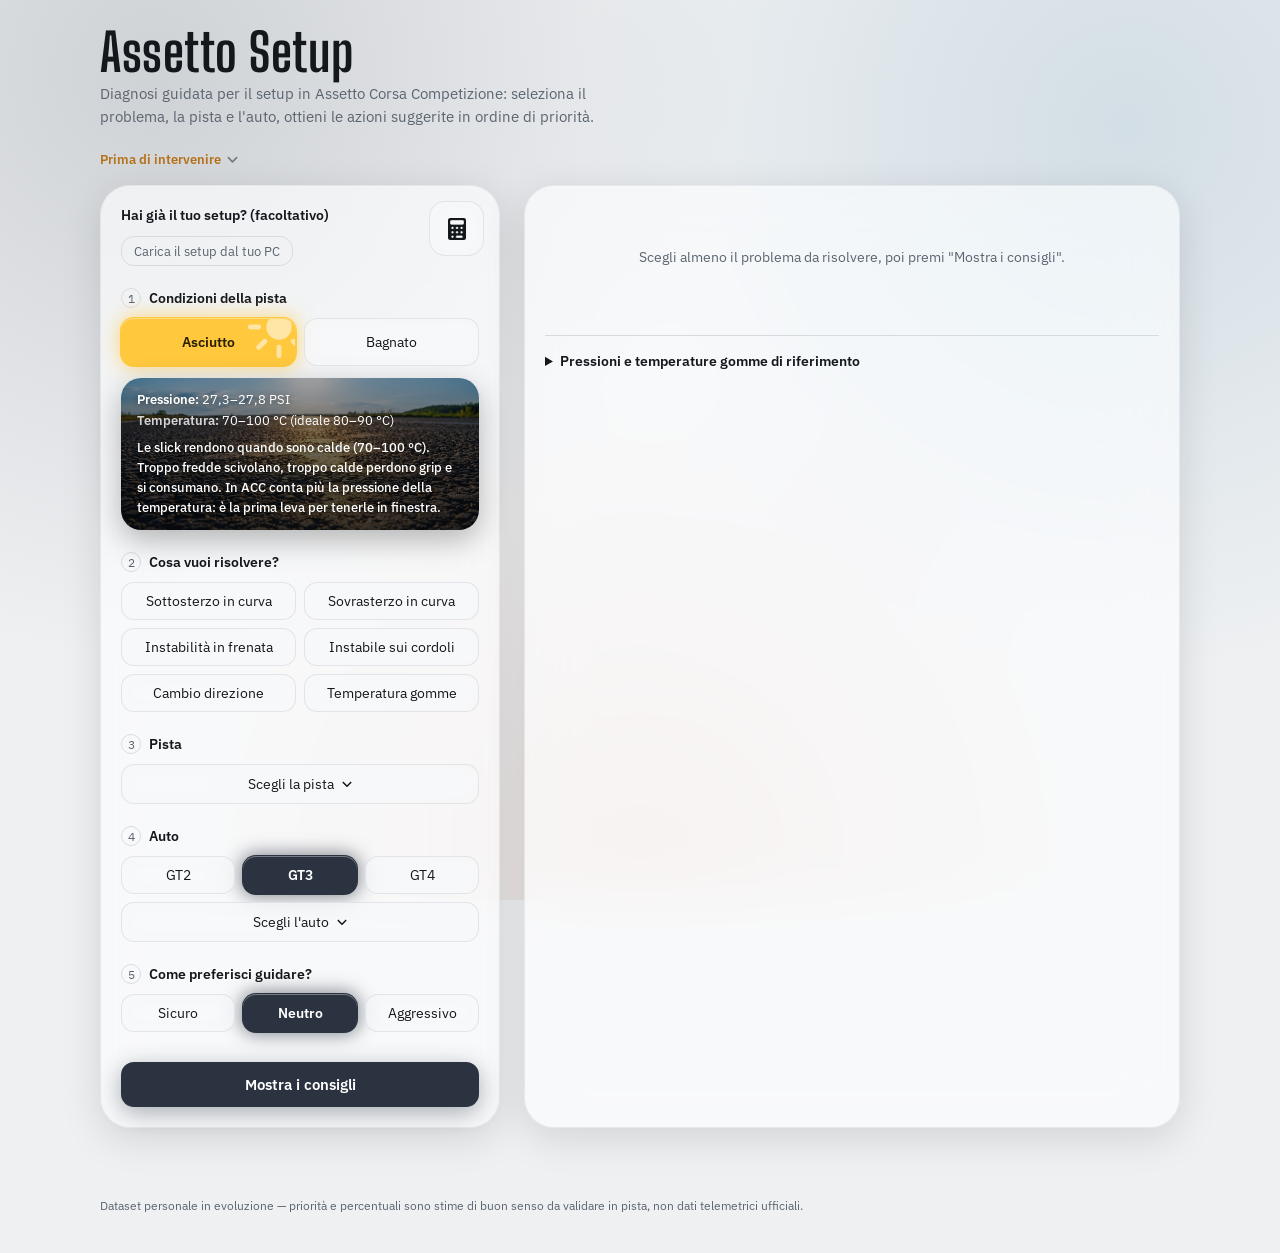
==== index.html @ 53e5b3b1 "fix layout e logica calcolatrice" ====
<!DOCTYPE html>
<html lang="it">
<head>
<meta charset="UTF-8">
<meta name="viewport" content="width=device-width, initial-scale=1, viewport-fit=cover">
<title>Assetto Setup — Assistente ACC</title>
<link rel="icon" href="data:image/svg+xml,<svg xmlns=%22http://www.w3.org/2000/svg%22 viewBox=%220 0 100 100%22><text y=%22.9em%22 font-size=%2290%22>🏁</text></svg>">
<link rel="preconnect" href="https://fonts.googleapis.com">
<link rel="preconnect" href="https://fonts.gstatic.com" crossorigin>
<link href="https://fonts.googleapis.com/css2?family=Big+Shoulders+Display:wght@600;700&family=IBM+Plex+Sans:wght@400;500;600&family=IBM+Plex+Mono:wght@400;500&family=Michroma&family=Sofia+Sans+Condensed:wght@500;600&display=swap" rel="stylesheet">
<link rel="stylesheet" href="style.css">
</head>
<body>

<header class="top">
  <h1>Assetto Setup</h1>
  <p>Diagnosi guidata per il setup in Assetto Corsa Competizione: seleziona il problema, la pista e l'auto, ottieni le azioni suggerite in ordine di priorità.</p>
</header>

<div class="principio-banner" id="principio-banner"></div>

<main>
  <section class="panel" id="selectors">
    <button type="button" class="calc-btn" id="calc-btn" aria-label="Apri il calcolatore carburante" aria-expanded="false" aria-controls="fuel-overlay"><span class="calc-ico" aria-hidden="true"></span></button>

    <div class="step setup-file-step">
      <div class="step-label"><span class="txt">Hai già il tuo setup? (facoltativo)</span></div>
      <div class="setup-carica">
        <button type="button" class="setup-azzera" id="setup-file-btn">Carica il setup dal tuo PC</button>
        <input type="file" id="setup-file" accept=".json,application/json" hidden>
        <span class="setup-esito" id="setup-esito"></span>
      </div>
    </div>

    <div class="step">
      <div class="step-label"><span class="step-num">1</span><span class="txt">Condizioni della pista</span></div>
      <div class="choices" id="condizioni-choices"></div>
      <div class="info-box condizioni-info" id="condizioni-info"></div>
    </div>

    <div class="step">
      <div class="step-label"><span class="step-num">2</span><span class="txt">Cosa vuoi risolvere?</span></div>
      <div class="choices" id="problema-choices"></div>
      <div class="info-box" id="carattere-naturale"></div>
    </div>

    <div class="step substep" id="fase-step">
      <div class="step-label"><span class="txt">In che fase della curva?</span></div>
      <div class="choices" id="fase-choices"></div>
    </div>

    <div class="step substep" id="sottocaso-step">
      <div class="step-label"><span class="txt" id="sottocaso-domanda">Quando si manifesta?</span></div>
      <div class="choices" id="sottocaso-choices"></div>
    </div>

    <div class="step substep" id="velocita-step">
      <div class="step-label"><span class="txt">Che tipo di curva? (facoltativo)</span></div>
      <div class="choices" id="velocita-choices"></div>
    </div>

    <div class="step substep" id="gomme-step">
      <div class="step-label"><span class="txt" id="gomme-step-label">Quali gomme? (tocca per selezionare)</span></div>
      <div class="choices" id="gomme-modalita-choices" style="margin-bottom:12px;"></div>
      <div class="wheel-grid" id="wheel-grid"></div>
    </div>

    <div class="step">
      <div class="step-label"><span class="step-num">3</span><span class="txt">Pista</span></div>
      <select class="field sel-pill" id="pista-select" aria-label="Cambia pista"></select>
      <span class="cambia-label" aria-hidden="true"><span class="cambia-testo">Cambia</span><svg viewBox="0 0 12 8" width="12" height="8" fill="none" stroke="currentColor" stroke-width="1.8" stroke-linecap="round" stroke-linejoin="round"><path d="M1.5 1.5 6 6l4.5-4.5"/></svg></span>
      <div class="info-box" id="pista-info"></div>
      <div class="pista-hint" id="pista-hint"></div>
    </div>

    <div class="step">
      <div class="step-label"><span class="step-num">4</span><span class="txt">Auto</span></div>
      <div class="choices" id="categoria-choices"></div>
      <select class="field sel-pill" id="auto-select" aria-label="Cambia auto"></select>
      <span class="cambia-label" aria-hidden="true"><span class="cambia-testo">Cambia</span><svg viewBox="0 0 12 8" width="12" height="8" fill="none" stroke="currentColor" stroke-width="1.8" stroke-linecap="round" stroke-linejoin="round"><path d="M1.5 1.5 6 6l4.5-4.5"/></svg></span>
      <div class="info-box" id="car-info"></div>
    </div>

    <div class="step">
      <div class="step-label"><span class="step-num">5</span><span class="txt">Come preferisci guidare?</span></div>
      <div class="choices" id="preferenza-choices"></div>
    </div>

    <button class="cta" id="show-btn">Mostra i consigli</button>
  </section>

  <section class="panel" id="results">
    <div class="results-empty" id="results-empty">Scegli almeno il problema da risolvere, poi premi "Mostra i consigli".</div>
    <div id="results-content" style="display:none;"></div>
    <div id="setup-panel" class="setup-panel" style="display:none;"></div>

    <details class="tyres">
      <summary>Pressioni e temperature gomme di riferimento</summary>
      <div class="tyre-grid" id="tyre-grid"></div>
    </details>

  </section>
</main>

<footer class="foot">Dataset personale in evoluzione — priorità e percentuali sono stime di buon senso da validare in pista, non dati telemetrici ufficiali.</footer>

<div class="fuel-overlay" id="fuel-overlay" hidden>
  <div class="fuel-fondo" id="fuel-fondo"></div>
  <div class="fuel-modal" id="fuel-modal" role="dialog" aria-modal="true" aria-labelledby="fuel-titolo">
    <div class="fuel-testa">
      <h2 id="fuel-titolo">Calcolatore carburante</h2>
      <button type="button" class="fuel-chiudi" id="fuel-chiudi" aria-label="Chiudi il calcolatore">
        <svg viewBox="0 0 12 12" width="12" height="12" fill="none" stroke="currentColor" stroke-width="1.8" stroke-linecap="round" aria-hidden="true"><path d="M2 2l8 8M10 2l-8 8"/></svg>
      </button>
    </div>
      <div class="fuel-campo">
        <span class="fuel-etichetta">Durata gara o numero di giri</span>
        <div class="fuel-riga">
          <div class="fuel-tempo" data-campo="durata">
            <input class="field fuel-box" data-k="h" maxlength="1" inputmode="numeric" autocomplete="off" placeholder="0" aria-label="Ore"><span class="fuel-unita">h</span>
            <input class="field fuel-box" data-k="m" maxlength="2" inputmode="numeric" autocomplete="off" placeholder="00" aria-label="Minuti"><span class="fuel-unita">min</span>
          </div>
          <span class="fuel-o">o</span>
          <div class="fuel-tempo" data-campo="giri">
            <input class="field fuel-box fuel-box-lungo" data-k="n" maxlength="3" inputmode="numeric" autocomplete="off" placeholder="0" aria-label="Numero di giri"><span class="fuel-unita">giri</span>
          </div>
        </div>
      </div>
      <div class="fuel-campo" id="fuel-campo-giro">
        <span class="fuel-etichetta">Tempo sul giro</span>
        <div class="fuel-tempo" data-campo="giro">
          <input class="field fuel-box" data-k="m" maxlength="1" inputmode="numeric" autocomplete="off" placeholder="1" aria-label="Minuti"><span class="fuel-unita">:</span>
          <input class="field fuel-box" data-k="s" maxlength="2" inputmode="numeric" autocomplete="off" placeholder="48" aria-label="Secondi"><span class="fuel-unita">.</span>
          <input class="field fuel-box fuel-box-lungo" data-k="d" maxlength="3" inputmode="numeric" autocomplete="off" placeholder="500" aria-label="Decimali dei secondi">
        </div>
      </div>
      <label class="fuel-campo">
        <span class="fuel-etichetta">Consumo per giro (litri)</span>
        <input class="field fuel-consumo" id="fuel-consumo" type="text" inputmode="decimal" autocomplete="off" placeholder="3.2">
      </label>
      <div class="fuel-out" id="fuel-out" aria-live="polite"></div>
  </div>
</div>

<script src="script.js"></script>
</body>
</html>
---- style.css ----
:root{
    /* ▼ COLORE DELLA LUCE: bagliore dei bottoni attivi, bottone "Mostra i consigli", bordo luminoso dei consigli.
       Cambia solo queste due righe per provare un altro colore (--luce-text = colore del testo sopra la luce). */
    --luce:var(--accent);
    --luce-text:var(--accent-text);
    --bg:#EEF0F2; --text:#14171C; --surface:#FFFFFF; --surface-2:#F5F6F8; --border:#D7DBE0;
    --accent:#2B3340; --accent-text:#FFFFFF; --ok:#1E6F5C; --amber:#B5721A; --understeer:#2A6F97; --oversteer:#B14B32; --muted:#5B6570;
     /* #1E6F5C */
    --radius:20px; --radius-sm:13px;
    --radius-scheda:30px;   /* raggio delle schede principali (i due pannelli con i bottoni e la finestra del calcolatore); gli altri riquadri usano --radius e --radius-sm */
    --slow:1.25; /* moltiplicatore dei tempi di tutte le animazioni */
    --font-display:'Big Shoulders Display','Arial Narrow',sans-serif;
    --font-body:'IBM Plex Sans',-apple-system,BlinkMacSystemFont,'Segoe UI',Roboto,sans-serif;
    --font-mono:'IBM Plex Mono','SFMono-Regular',Consolas,monospace;
    box-sizing:border-box;
    padding-top:env(safe-area-inset-top,0px);
    padding-bottom:env(safe-area-inset-bottom,0px);
  }
  @media (prefers-color-scheme: dark){
    :root:not([data-theme="light"]){
      --bg:#14171C; --text:#E8EAED; --surface:#1C2129; --surface-2:#20262E; --border:#2A3038;
      --accent:#DDE3EA; --accent-text:#0E1116; --ok:#35B58C; --amber:#E8A33D; --understeer:#6FB6E0; --oversteer:#E38560; --muted:#9AA3AD;
    }
  }
  :root[data-theme="dark"]{
    --bg:#14171C; --text:#E8EAED; --surface:#1C2129; --surface-2:#20262E; --border:#2A3038;
    --accent:#DDE3EA; --accent-text:#0E1116; --ok:#35B58C; --amber:#E8A33D; --understeer:#6FB6E0; --oversteer:#E38560; --muted:#9AA3AD;
  }
  /* icone stilizzate riusabili come maschera (colore dato da background-color) */
  :root{ --mask-sole:url("data:image/svg+xml,%3Csvg%20xmlns=%22http://www.w3.org/2000/svg%22%20viewBox=%220%200%2064%2064%22%3E%3Ccircle%20cx=%2232%22%20cy=%2232%22%20r=%2212%22/%3E%3Cg%20stroke=%22%23000%22%20stroke-width=%224.5%22%20stroke-linecap=%22round%22%3E%3Cpath%20d=%22M32%205v8M32%2051v8M5%2032h8M51%2032h8M12.9%2012.9l5.7%205.7M45.4%2045.4l5.7%205.7M51.1%2012.9l-5.7%205.7M12.9%2051.1l5.7-5.7%22/%3E%3C/g%3E%3C/svg%3E"); --mask-nuvola:url("data:image/svg+xml,%3Csvg%20xmlns=%22http://www.w3.org/2000/svg%22%20viewBox=%220%200%2064%2064%22%3E%3Cpath%20d=%22M19%2038a9%209%200%200%201%201-17.9A13%2013%200%200%201%2045%2022a8.5%208.5%200%200%201%201%2016Z%22/%3E%3Cpath%20d=%22M22%2044l-3%209M32%2044l-3%209M42%2044l-3%209%22%20stroke=%22%23000%22%20stroke-width=%223.5%22%20stroke-linecap=%22round%22%20fill=%22none%22/%3E%3C/svg%3E"); --mask-sole-termometro:url("data:image/svg+xml,%3Csvg%20xmlns=%22http://www.w3.org/2000/svg%22%20viewBox=%220%200%2064%2064%22%3E%3Cpath%20fill-rule=%22evenodd%22%20d=%22M32%2013a19%2019%200%201%200%200%2038a19%2019%200%201%200%200-38Z%20M28.2%2022a3.8%203.8%200%200%201%207.6%200V34a6.5%206.5%200%201%201-7.6%200Z%22/%3E%3Cpath%20fill=%22none%22%20stroke=%22%23000%22%20stroke-width=%224.5%22%20stroke-linecap=%22round%22%20d=%22M32%203v6M32%2055v6M3%2032h6M55%2032h6M11.5%2011.5l4.2%204.2M48.3%2048.3l4.2%204.2M52.5%2011.5l-4.2%204.2M15.7%2048.3l-4.2%204.2%22/%3E%3Cpath%20d=%22M32%2035.7a3.6%203.6%200%201%200%200%207.2a3.6%203.6%200%201%200%200-7.2Z%22/%3E%3Cpath%20fill=%22none%22%20stroke=%22%23000%22%20stroke-width=%223.6%22%20stroke-linecap=%22round%22%20d=%22M32%2039.3V31.5%22/%3E%3C/svg%3E"); --mask-auto-scivola:url("data:image/svg+xml,%3Csvg%20xmlns=%22http://www.w3.org/2000/svg%22%20viewBox=%220%200%2064%2064%22%3E%3Cpath%20fill-rule=%22evenodd%22%20d=%22M21%209H43L50%2026H14ZM24.2%2013H39.8L44.3%2022.5H19.7Z%22/%3E%3Cpath%20fill-rule=%22evenodd%22%20d=%22M13%2024H51a5%205%200%200%201%205%205V36a5%205%200%200%201-5%205H13a5%205%200%200%201-5-5V29a5%205%200%200%201%205-5Z%20M17%2029.6a2.6%202.6%200%201%200%200%205.2a2.6%202.6%200%201%200%200-5.2Z%20M47%2029.6a2.6%202.6%200%201%200%200%205.2a2.6%202.6%200%201%200%200-5.2Z%22/%3E%3Cpath%20d=%22M12%2039h8v6.5a2%202%200%200%201-2%202h-4a2%202%200%200%201-2-2Z%20M44%2039h8v6.5a2%202%200%200%201-2%202h-4a2%202%200%200%201-2-2Z%22/%3E%3Cg%20fill=%22none%22%20stroke=%22%23000%22%20stroke-width=%223.8%22%20stroke-linecap=%22round%22%20stroke-linejoin=%22round%22%3E%3Cpath%20d=%22M22.0%2049.8%20L23.11%2050.42%20L24.12%2051.04%20L24.91%2051.66%20L25.42%2052.28%20L25.6%2052.9%20L25.42%2053.52%20L24.91%2054.14%20L24.12%2054.76%20L23.11%2055.38%20L22.0%2056.0%20L20.89%2056.62%20L19.88%2057.24%20L19.09%2057.86%20L18.58%2058.48%20L18.4%2059.1%20L18.58%2059.72%20L19.09%2060.34%20L19.88%2060.96%20L20.89%2061.58%20L22.0%2062.2%22/%3E%3Cpath%20d=%22M42.0%2049.8%20L43.11%2050.42%20L44.12%2051.04%20L44.91%2051.66%20L45.42%2052.28%20L45.6%2052.9%20L45.42%2053.52%20L44.91%2054.14%20L44.12%2054.76%20L43.11%2055.38%20L42.0%2056.0%20L40.89%2056.62%20L39.88%2057.24%20L39.09%2057.86%20L38.58%2058.48%20L38.4%2059.1%20L38.58%2059.72%20L39.09%2060.34%20L39.88%2060.96%20L40.89%2061.58%20L42.0%2062.2%22/%3E%3C/g%3E%3C/svg%3E"); }
  *{box-sizing:border-box;}
  html{scroll-padding-top:env(safe-area-inset-top,0px);}
  html,body{height:100%;}
  body{
    margin:0; color:var(--text); font-family:var(--font-body);
    -webkit-font-smoothing:antialiased;
    background:
      radial-gradient(circle at 12% 8%, color-mix(in srgb, var(--accent) 16%, transparent), transparent 42%),
      radial-gradient(circle at 88% 14%, color-mix(in srgb, var(--understeer) 14%, transparent), transparent 40%),
      radial-gradient(circle at 50% 95%, color-mix(in srgb, var(--oversteer) 10%, transparent), transparent 45%),
      var(--bg);
    background-attachment:fixed;
  }
  a{color:var(--accent);}
  header.top{
    padding:28px 20px 20px; max-width:1120px; margin:0 auto;
  }
  header.top h1{
    font-family:var(--font-display); font-weight:700; font-size:clamp(32px,5vw,52px);
    letter-spacing:0.01em; margin:0 0 6px; line-height:0.95;
  }
  header.top p{
    margin:0; color:var(--muted); font-size:15px; max-width:60ch; line-height:1.5;
  }
  /* "Prima di intervenire": solo una riga di testo con la freccetta (nessun riquadro), il testo si apre con un clic */
  .principio-banner{
    max-width:1120px; margin:0 auto 14px; padding:0 20px;
  }
  .principio-banner .inner{ font-size:12.5px; line-height:1.5; color:var(--muted); }
  .principio-testa{ display:inline-flex; align-items:center; gap:6px; padding:2px 0; border:none; background:none; cursor:pointer; color:var(--muted); font:inherit; text-align:left; }
  .principio-testa b{ font-weight:600; color:var(--amber); }   /* il giallo che aveva il titolo nel vecchio riquadro */
  .principio-testa svg{ flex:none; opacity:.8; transition:transform calc(.3s * var(--slow)) ease; }
  .principio-banner.aperto .principio-testa svg{ transform:rotate(180deg); }
  .principio-corpo{ display:grid; grid-template-rows:0fr; opacity:0; transition:grid-template-rows calc(.4s * var(--slow)) cubic-bezier(.22,1,.36,1), opacity calc(.3s * var(--slow)) ease; }
  .principio-banner.aperto .principio-corpo{ grid-template-rows:1fr; opacity:1; }
  .principio-corpo-in{ min-height:0; overflow:hidden; }
  .principio-corpo-in p{ margin:4px 0 0; max-width:90ch; }
  main{
    max-width:1120px; margin:0 auto; padding:0 20px 60px;
    display:grid; grid-template-columns:400px 1fr; gap:24px;
  }
  @media (max-width:860px){
    main{grid-template-columns:1fr;}
  }
  /* telefono: margini laterali ridotti e schede con la foto (condizioni, pista, auto) un po' più larghe del pannello */
  @media (max-width:600px){
    header.top, .principio-banner, body footer.foot{ padding-left:18px; padding-right:18px; }
    main{ padding-left:18px; padding-right:18px; }
    main section.panel{ padding:20px 18px; }
  }
  section.panel{
    background:color-mix(in srgb, var(--surface) 62%, transparent);
    -webkit-backdrop-filter:blur(28px) saturate(160%); backdrop-filter:blur(28px) saturate(160%);
    border:1px solid color-mix(in srgb, var(--border) 55%, transparent); border-radius:var(--radius-scheda);
    box-shadow:0 10px 40px rgba(0,0,0,.12), inset 0 1px 0 color-mix(in srgb, white 20%, transparent);
    padding:20px;
  }
  .step{ margin-bottom:22px; }
  .step:last-of-type{ margin-bottom:0; }
  .step-label{
    display:flex; align-items:baseline; gap:8px; margin-bottom:10px;
  }
  .step-num{
    font-family:var(--font-mono); font-size:12px; color:var(--muted); border:1px solid var(--border);
    border-radius:50%; width:20px; height:20px; display:inline-flex; align-items:center; justify-content:center;
    flex:none;
  }
  .step-label span.txt{ font-size:14px; font-weight:600; }
  .substep .step-label{ margin-bottom:8px; }
  .substep .step-label span.txt{ font-size:12.5px; font-weight:500; color:var(--muted); }   /* domande dei livelli sotto il problema (senza numero): più leggere */
  .choices{ display:flex; flex-wrap:wrap; gap:8px; margin-bottom:8px; position:relative; }
  /* layout simmetrico (prova): i bottoni di ogni scelta stanno in colonne di uguale larghezza, testo centrato, invece di una riga che va a capo da sinistra */
  .choices{ display:grid; grid-template-columns:repeat(var(--col, 2), minmax(0, 1fr)); }
  .choices .choice-btn{ text-align:center; }
  #fase-choices, #categoria-choices, #preferenza-choices{ --col:3; }
  .choice-btn{
    font-family:var(--font-body); font-size:13.5px; padding:9px 13px; border-radius:var(--radius-sm);
    border:1px solid color-mix(in srgb, var(--border) 70%, transparent);
    background:color-mix(in srgb, var(--surface-2) 65%, transparent);
    -webkit-backdrop-filter:blur(10px); backdrop-filter:blur(10px);
    color:var(--text); cursor:pointer;
    position:relative; z-index:1;
    transition:transform calc(.12s * var(--slow)) ease, border-color calc(.15s * var(--slow)) ease,
               background calc(.15s * var(--slow)) ease, color calc(.3s * var(--slow)) ease;
  }
  .choice-btn:hover{ border-color:var(--accent); }
  .choice-btn:active{ transform:scale(.95); }
  /* il riempimento e la luce del bottone attivo sono dati da .choice-glow, che scivola da un bottone all'altro */
  .choice-btn.active{
    background:transparent; color:var(--luce-text); border-color:transparent; font-weight:600;
    -webkit-backdrop-filter:none; backdrop-filter:none;
  }
  .choice-glow{
    position:absolute; left:0; top:0; width:0; height:0; z-index:0; pointer-events:none; opacity:0;
    border-radius:var(--radius-sm); background-color:var(--glow-c, var(--luce));
    box-shadow:0 0 0 1px var(--glow-c, var(--luce)), 0 0 18px 3px color-mix(in srgb, var(--glow-c, var(--luce)) 55%, transparent),
               inset 0 1px 0 color-mix(in srgb, white 35%, transparent);
    transition:left calc(.5s * var(--slow)) cubic-bezier(.34,1.3,.5,1),
               top calc(.5s * var(--slow)) cubic-bezier(.34,1.3,.5,1),
               width calc(.62s * var(--slow)) cubic-bezier(.22,1,.36,1),
               height calc(.5s * var(--slow)) cubic-bezier(.22,1,.36,1),
               background-color calc(.5s * var(--slow)) ease, box-shadow calc(.5s * var(--slow)) ease,
               opacity calc(.3s * var(--slow)) ease;
  }
  .choice-glow.on{ opacity:1; }
  .choice-glow.no-anim{ transition:none; }
  select.field{
    width:100%; font-family:var(--font-body); font-size:14px; padding:10px 12px; border-radius:var(--radius-sm);
    border:1px solid color-mix(in srgb, var(--border) 70%, transparent);
    background:color-mix(in srgb, var(--surface-2) 65%, transparent);
    -webkit-backdrop-filter:blur(10px); backdrop-filter:blur(10px);
    color:var(--text);
  }
  /* tendina di pista/auto: il testo della <select> è nascosto e al suo posto c'è sempre la pillola .cambia-label (vetro + testo + freccetta).
     Senza scheda la pillola è larga quanto il campo ("Scegli la pista" o il nome scelto); con la scheda (.in-scheda) si restringe, sale sulla
     foto e dice "Cambia". Il passaggio tra i due stati lo anima aggiornaPillola() in script.js. */
  select.field.sel-pill{
    display:block; position:relative; z-index:3; height:40px; margin-bottom:-40px; padding:0 14px; border:none; background:transparent;
    -webkit-backdrop-filter:none; backdrop-filter:none; color:transparent; -webkit-appearance:none; appearance:none; cursor:pointer;
  }
  select.field.sel-pill:focus, select.field.sel-pill:focus-visible{ outline:none; box-shadow:none; }   /* il segno di focus sta sulla pillola (con il bordo stondato il riquadro nativo era brutto) */
  select.field.sel-pill option, select.field.sel-pill optgroup{ color:CanvasText; background:Canvas; }
  .cambia-label{
    display:flex; align-items:center; justify-content:center; gap:8px; position:relative; z-index:4; pointer-events:none;
    width:100%; height:40px; padding:0 14px; border-radius:var(--radius-sm); overflow:hidden; white-space:nowrap;
    font-family:var(--font-body); font-size:14px; color:var(--text);
    border:1px solid color-mix(in srgb, var(--border) 70%, transparent);
    background:color-mix(in srgb, var(--surface-2) 65%, transparent);
    -webkit-backdrop-filter:blur(10px); backdrop-filter:blur(10px);
    transition:background calc(.2s * var(--slow)) ease, border-color calc(.2s * var(--slow)) ease, color calc(.2s * var(--slow)) ease, border-radius calc(.3s * var(--slow)) ease;
  }
  .cambia-label svg{ width:10px; height:7px; flex:none; }
  .cambia-testo{ overflow:hidden; text-overflow:ellipsis; }
  select.field.sel-pill:hover ~ .cambia-label, select.field.sel-pill:focus ~ .cambia-label{ border-color:color-mix(in srgb, var(--border) 100%, var(--text) 25%); }
  /* con la scheda sotto: la tendina è la prima riga della scheda (la scheda ha più spazio in alto) e la pillola sta sulla foto */
  select.field.in-scheda{ --h-sel:46px; height:var(--h-sel); margin-bottom:calc(-1 * var(--h-sel)); border-radius:var(--radius) var(--radius) 0 0; color-scheme:dark; }
  select.field.in-scheda option, select.field.in-scheda optgroup{ color:#fff; background:#14171c; }
  select.field.in-scheda ~ .cambia-label{
    width:fit-content; height:28px; margin:9px auto -37px; padding:0 12px; border-radius:14px; gap:7px;
    background:rgba(255, 255, 255, 0.03); border:1px solid rgba(255,255,255,.18);
    -webkit-backdrop-filter:blur(8px); backdrop-filter:blur(8px);
    color:#fff; font-size:12px; font-weight:600; letter-spacing:.02em; text-shadow:0 1px 4px rgba(0,0,0,.45);
  }
  select.field.in-scheda:hover ~ .cambia-label, select.field.in-scheda:focus ~ .cambia-label{ background:rgba(255,255,255,.18); border-color:rgba(255,255,255,.32); }
  select.field.in-scheda ~ .info-box.pista-foto{ margin-top:0; }
  select.field.in-scheda ~ .info-box.pista-foto .pista-card{ padding-top:calc(18px + 46px); }
  .info-box{
    margin-top:10px; padding:10px 12px; border-radius:var(--radius-sm);
    background:color-mix(in srgb, var(--surface-2) 55%, transparent);
    -webkit-backdrop-filter:blur(14px); backdrop-filter:blur(14px);
    border:1px solid color-mix(in srgb, var(--border) 60%, transparent); font-size:12.5px; line-height:1.5; color:var(--muted); display:none;
    position:relative; overflow:hidden;
  }
  .info-box.visible{ display:block; }
  /* vista personalizzata della pista: l'immagine prende il posto del riquadro di testo */
  .info-box.pista-foto{ padding:0; background:none; border:none; -webkit-backdrop-filter:none; backdrop-filter:none; overflow:visible; }
  /* scheda della pista: foto di sfondo + bandiera, tracciato, titolo, attributi e testi (stile della grafica di Monza) */
  .pista-card{
    position:relative; overflow:hidden; border-radius:var(--radius); padding:18px 18px 16px; color:#fff;
    background:linear-gradient(180deg, rgba(8,10,14,calc(.30 + var(--scuro, 0))), rgba(8,10,14,calc(.66 + var(--scuro, 0)))), var(--pista-sfondo) var(--pista-pos, center)/var(--pista-zoom, cover);
    box-shadow:0 10px 30px rgba(0,0,0,.28);
    display:grid; grid-template-columns:minmax(0,1fr) minmax(0,1.05fr); column-gap:16px; row-gap:6px;
    grid-template-areas:"bandiera tracciato" "titolo titolo" "attributi attributi" "nota nota" "hint hint";
    text-shadow:0 1px 3px rgba(0,0,0,.55), 0 2px 12px rgba(0,0,0,.7);
    container-type:inline-size;   /* serve a dimensionare il titolo in base alla larghezza della scheda (unità cqw) */
  }
  /* scheda dell'auto: il logo della marca, bianco, occupa il posto del tracciato */
  .pc-logo{ grid-area:tracciato; justify-self:end; width:calc(88px * var(--logo-scala, 1)); height:calc(72px * var(--logo-scala, 1)); max-height:104px; background:#fff; opacity:.92; -webkit-mask:var(--logo-marca) right top/contain no-repeat; mask:var(--logo-marca) right top/contain no-repeat; filter:drop-shadow(0 2px 8px rgba(0,0,0,.45)); }
  .pc-bandiera{ grid-area:bandiera; width:64px; height:44px; border-radius:11px; box-shadow:0 4px 14px rgba(0,0,0,.35); text-shadow:none; }
  /* il tracciato sta sempre in un riquadro massimo di 170x104 px (anche se la pista è quadrata), allineato in alto a destra */
  .pc-tracciato{ grid-area:tracciato; width:100%; max-width:170px; height:auto; max-height:104px; object-fit:contain; object-position:right top; justify-self:end; filter:drop-shadow(0 2px 8px rgba(0,0,0,.45)); }
  .pc-titolo{
    grid-area:titolo; align-self:end; margin:14px 0 0 5px; font-family:'Michroma','Big Shoulders Display',sans-serif;
    font-weight:400; font-size:20px; font-size:min(23px, calc(100cqw / (var(--n, 6) * 1.05))); line-height:1.05; letter-spacing:.04em; text-transform:uppercase;
  }
  /* attributi (aero, curve, superficie…): ognuno nella sua pillola di vetro, stile del riquadro "Per questa pista" */
  .pc-attributi{ grid-area:attributi; justify-self:start; list-style:none; margin:6px 0 0; padding:0; display:flex; flex-wrap:wrap; gap:6px; }
  .pc-attributi li{
    padding:1px 12px; border-radius:999px; background:rgba(255,255,255,.1); border:1px solid rgba(255,255,255,.28);
    -webkit-backdrop-filter:blur(10px); backdrop-filter:blur(10px); box-shadow:inset 0 1px 0 rgba(255,255,255,.14);
    font-family:'Sofia Sans Condensed', var(--font-display), sans-serif; font-weight:600; font-size:15px; letter-spacing:.01em; line-height:1.3; text-shadow:none;
  }
  .pc-k{ opacity:.78; }
  /* tutte le pillole: testo centrato in verticale (flex); quelle con l'icona hanno più aria sopra e sotto e le altre della riga si allungano alla stessa altezza */
  .pc-attributi li{ display:flex; align-items:center; gap:.28em; }
  .pc-attributi li.pc-con-icona{ gap:5px; padding-block:3px; }
  .pc-k-icona{ display:block; line-height:0; }
  .pc-k-icona svg{ display:block; }
  /* posizione del motore: la pillola con il simbolo del motore si clicca e apre una pillola più grande con la sagoma dell'auto; il simbolo vola sul punto del motore */
  .pc-attr-wrap{ grid-area:attributi; justify-self:start; position:relative; display:flex; flex-direction:column; align-items:flex-start; }
  .pc-attr-wrap .pc-attributi{ grid-area:auto; }
  .pc-motore-btn{ cursor:pointer; transition:background calc(.2s * var(--slow)) ease, border-color calc(.2s * var(--slow)) ease; }
  .pc-motore-btn:hover, .pc-motore-btn.aperto{ background:rgba(255,255,255,.18) !important; border-color:rgba(255,255,255,.42) !important; }
  .pc-motore-btn:focus-visible{ outline:2px solid rgba(255,255,255,.7); outline-offset:2px; }
  .pc-motore-btn .pc-freccia{ flex:none; margin-left:2px; opacity:.8; transition:transform calc(.3s * var(--slow)) ease; }
  .pc-motore-btn.aperto .pc-freccia{ transform:rotate(180deg); }
  .pc-ico-motore.volato{ opacity:0; }
  .pc-motore-pan{ display:grid; grid-template-rows:0fr; opacity:0; transition:grid-template-rows calc(.55s * var(--slow)) cubic-bezier(.22,1,.36,1), opacity calc(.3s * var(--slow)) ease; }
  .pc-motore-pan.aperto{ grid-template-rows:1fr; opacity:1; }
  .pc-motore-pan-in{ min-height:0; overflow:hidden; }
  .pc-motore-box{
    margin-top:6px; padding:8px 20px 7px; border-radius:22px; display:flex; flex-direction:column; align-items:center; gap:3px;
    background:rgba(255,255,255,.1); border:1px solid rgba(255,255,255,.28); -webkit-backdrop-filter:blur(10px); backdrop-filter:blur(10px);
    box-shadow:inset 0 1px 0 rgba(255,255,255,.14);
  }
  .pc-motore-car{ position:relative; width:134px; height:37px; }
  .pc-sagoma{ position:absolute; inset:0; background-color:#fff; opacity:.9; -webkit-mask:url('assets/maschere/sagoma-auto.png') center / 100% 100% no-repeat; mask:url('assets/maschere/sagoma-auto.png') center / 100% 100% no-repeat; }
  .pc-motore-target{ position:absolute; width:0; height:0; }
  .pc-motore-txt{ font-family:'Sofia Sans Condensed', var(--font-display), sans-serif; font-weight:600; font-size:14px; letter-spacing:.01em; text-shadow:none; opacity:.9; }
  .pc-motore-vola{ position:absolute; left:0; top:0; width:22px; height:20px; line-height:0; color:#fff; z-index:2; pointer-events:none; visibility:hidden; filter:drop-shadow(0 0 4px rgba(255,255,255,.75)); }
  .pc-motore-vola.visibile{ visibility:visible; }
  .pc-motore-vola svg{ display:block; }
  /* livello di aerodinamica (1-5): cinque barrette orizzontali che si riempiono una dopo l'altra */
  .pc-barre{ display:inline-flex; gap:3px; vertical-align:middle; margin-left:2px; }
  .pc-barre i{ width:11px; height:6px; border-radius:3px; background:rgba(255,255,255,.2); }
  .pc-barre i.on{ background:#fff; box-shadow:0 0 6px rgba(255,255,255,.45); transform-origin:left center; animation:barraIn calc(.5s * var(--slow)) cubic-bezier(.22,1,.36,1) both; animation-delay:calc((.45s + var(--b, 0) * .12s) * var(--slow)); }
  @keyframes barraIn{ from{ transform:scaleX(0); opacity:0; } to{ transform:scaleX(1); opacity:1; } }
  /* barrette in più date dall'auto (es. Mercedes: ala carica): verdi, con un lampo che si ripete qualche volta */
  .pc-barre i.on.boost{ background:#00ffe5; box-shadow:0 0 8px #00ffe5;
    animation:barraIn calc(.5s * var(--slow)) cubic-bezier(.22,1,.36,1) both, barraBoost calc(.4s * var(--slow)) ease-in-out 3;
    animation-delay:calc((.45s + var(--b, 0) * .12s) * var(--slow)), calc(1s * var(--slow)); }   /* secondo valore: partenza del lampo, uguale per tutte le barrette (così lampeggiano insieme) */
  @keyframes barraBoost{ 0%,100%{ box-shadow:0 0 5px #00ffe5; filter:brightness(.85); } 50%{ box-shadow:0 0 5px 1px #00ffe5; filter:brightness(1.15); transform:scaleY(1.1); } }
  @media (prefers-reduced-motion: reduce){ .pc-barre i.on.boost{ animation:none; } }
  @media (prefers-reduced-motion: reduce){ .pc-barre i.on{ animation:none; } }
  .pc-testo{ margin:0; font-size:13.5px; line-height:1.55; font-weight:600; }
  /* descrizione: più piccola e sbiadita, così non compete con "Per questa pista" */
  /* rientro laterale: allinea la descrizione al testo dentro "Per questa pista" (il riquadro ha angoli tondi: a filo con il suo bordo sembrava troppo a sinistra) */
  .pc-nota{ grid-area:nota; margin-top:14px; padding-inline:var(--rientro-nota, 7px); font-size:12px; line-height:1.5; font-weight:500; opacity:.8; }
  /* "Per questa pista": dentro un riquadro smussato bianco leggero e sbiadito, per riconoscerlo al volo */
  .pc-hint{
    grid-area:hint; margin-top:10px; padding:11px 16px; border-radius:var(--radius);
    background:rgba(255,255,255,.07); border:1px solid rgba(255,255,255,.17);
    -webkit-backdrop-filter:blur(10px); backdrop-filter:blur(10px);
    box-shadow:inset 0 1px 0 rgba(255,255,255,.14);
  }
  /* intestazione del riquadro: etichetta in maiuscolo spaziata con una linea che si estende a destra, così si riconosce al volo e non si legge come parte del testo */
  .pc-hint-titolo{
    display:flex; align-items:center; gap:10px; margin-bottom:8px;
    font-family:'Sofia Sans Condensed', var(--font-display), sans-serif; font-weight:600; font-size:14px; letter-spacing:.16em; text-transform:uppercase; line-height:1;
  }
  .pc-hint-titolo::after{ content:""; flex:1; height:1px; background:linear-gradient(90deg, rgba(255,255,255,.45), rgba(255,255,255,0)); }
  .pc-verdetti{ display:flex; flex-wrap:wrap; gap:6px; margin-bottom:9px; margin-left:-5px; }
  .pc-hint-testo b{ letter-spacing:.01em; }
  /* etichette in sovraimpressione: pillole trasparenti con bordo bianco e sfocatura */
  .pc-tag{
    font-family:var(--font-body); font-weight:600; font-size:11.5px; letter-spacing:.01em; padding:4px 11px; border-radius:999px; text-shadow:none;
    background:rgba(255,255,255,.14); border:1px solid rgba(255,255,255,.5);
    -webkit-backdrop-filter:blur(8px); backdrop-filter:blur(8px);
  }
  .pc-hint-testo{ margin:0; font-size:12.5px; line-height:1.5; font-weight:500; }
  .pc-hint-lista, .hint-lista{ margin:0; padding-left:18px; }
  .pc-hint-lista li, .hint-lista li{ margin:2px 0; }
  .hint-lista{ margin-top:4px; }   /* peso normale: il grassetto resta solo su "Per questa pista:" (<b>) */
  /* logo della marca come filigrana trasparente, in alto a destra della scheda dell'auto.
     Il file arriva da --logo-marca (messa da script.js); 18% = quanto è visibile (più alto = più bianco), 88x72 = grandezza standard (scala e posizione dei singoli loghi stanno in LOGHI_MARCHE, script.js) */
  .info-box.con-logo::before{
    content:''; position:absolute; z-index:-1; right:12px; top:var(--logo-top, 8px); pointer-events:none;
    width:calc(88px * var(--logo-scala, 1)); height:calc(72px * var(--logo-scala, 1));
    background-color:color-mix(in srgb, var(--text) 18%, transparent);
    -webkit-mask:var(--logo-marca) center/contain no-repeat; mask:var(--logo-marca) center/contain no-repeat;
    animation:choiceIn calc(.8s * var(--slow)) cubic-bezier(.22,1,.36,1) both; animation-delay:calc(.15s * var(--slow));
  }
  @media (prefers-reduced-motion: reduce){ .info-box.con-logo::before{ animation:none; } }
  .info-box .info-box-tags{ display:flex; gap:6px; margin-bottom:6px; flex-wrap:wrap; }
  /* scheda dell'auto: posizione del motore e aspirazione sempre uno sotto l'altro (la pista li lascia affiancati) */
  #car-info .info-box-tags{ flex-direction:column; align-items:flex-start; }
  .pista-hint{
    margin-top:10px; padding:10px 12px; border-radius:var(--radius-sm);
    background:color-mix(in srgb, var(--surface-2) 55%, transparent);
    -webkit-backdrop-filter:blur(14px); backdrop-filter:blur(14px);
    border:1px solid color-mix(in srgb, var(--border) 60%, transparent); border-left:3px solid var(--understeer);
    font-size:12.5px; line-height:1.5; color:var(--text); display:none;
  }
  .pista-hint.visible{ display:block; }
  .pista-hint b{ color:var(--understeer); }
  /* Passi secondari: comparsa fluida (altezza via grid 0fr→1fr), chiusura più rapida dell'apertura */
  .substep{
    display:grid; grid-template-rows:0fr; margin-bottom:0; opacity:0; visibility:hidden; pointer-events:none;
    transform:translateY(-6px);
    transition:grid-template-rows calc(.22s * var(--slow)) ease-in, margin-bottom calc(.22s * var(--slow)) ease-in,
               opacity calc(.16s * var(--slow)) ease-in, transform calc(.22s * var(--slow)) ease-in,
               visibility 0s linear calc(.22s * var(--slow));
  }
  .substep.visible{
    grid-template-rows:1fr; margin-bottom:22px; opacity:1; visibility:visible; pointer-events:auto;
    transform:none;
    transition:grid-template-rows calc(.5s * var(--slow)) cubic-bezier(.22,1,.36,1),
               margin-bottom calc(.5s * var(--slow)) cubic-bezier(.22,1,.36,1),
               opacity calc(.4s * var(--slow)) ease-out, transform calc(.5s * var(--slow)) cubic-bezier(.22,1,.36,1),
               visibility 0s;
  }
  .substep-inner{ min-height:0; overflow:hidden; padding:14px; margin:-14px; }
  /* sezione che si apre/chiude (usata per i bottoni Slick/Wet): stesso schema dei passi secondari */
  .collapse{
    display:grid; grid-template-rows:0fr; opacity:0; visibility:hidden; pointer-events:none;
    transition:grid-template-rows calc(.22s * var(--slow)) ease-in, opacity calc(.16s * var(--slow)) ease-in,
               visibility 0s linear calc(.22s * var(--slow));
  }
  .collapse.open{
    grid-template-rows:1fr; opacity:1; visibility:visible; pointer-events:auto;
    transition:grid-template-rows calc(.5s * var(--slow)) cubic-bezier(.22,1,.36,1), opacity calc(.4s * var(--slow)) ease-out,
               visibility 0s;
  }
  .collapse-inner{ min-height:0; overflow:hidden; padding:14px; margin:-14px; }
  /* cascata d'ingresso: passi secondari alla prima comparsa, passi principali al caricamento */
  :is(.step, .collapse).entering .choice-btn, :is(.step, .collapse).entering .choice-glow.on,
  :is(.step, .collapse).entering .wheel-btn, :is(.step, .collapse).entering .wheel-glow{
    animation:choiceIn calc(.55s * var(--slow)) cubic-bezier(.22,1,.36,1) both;
    animation-delay:calc((var(--i,0) * 70ms + var(--d,0ms) + 120ms) * var(--slow));
  }
  :is(.step, .collapse).entering .choice-glow.on, :is(.step, .collapse).entering .wheel-glow{ animation-fill-mode:backwards; }
  @keyframes choiceIn{
    from{ opacity:0; transform:translateY(-10px) scale(.92); filter:blur(6px); }
    to{ opacity:1; transform:none; filter:blur(0); }
  }
  @media (prefers-reduced-motion: reduce){
    .substep, .substep.visible{ transition:none; transform:none; }
    :is(.step, .collapse).entering .choice-btn, :is(.step, .collapse).entering .choice-glow.on,
    :is(.step, .collapse).entering .wheel-btn, :is(.step, .collapse).entering .wheel-glow{ animation:none; }
    .collapse, .collapse.open, .tipo-btn::before{ transition:none; }
    .choice-glow{ transition:none; }
  }

  /* Slick / Wet: bottoni con icona stilizzata sullo sfondo, tagliata dai bordi e spostata verso l'angolo in alto a destra.
     I colori della luce stanno in data-glow (script.js); qui i colori del testo e dell'icona. */
  .tipo-btn{ overflow:hidden; min-width:108px; min-height:48px; padding:12px 18px; text-align:left; font-size:14px; }
  .tipo-btn::before{
    content:''; position:absolute; z-index:-1; width:68px; height:68px; right:-18px; top:-26px;
    background-color:var(--icona); -webkit-mask-repeat:no-repeat; mask-repeat:no-repeat;
    -webkit-mask-position:center; mask-position:center; -webkit-mask-size:contain; mask-size:contain;
    opacity:0; transform:translate(12px,-12px) rotate(-30deg) scale(.7);
    transition:opacity calc(.45s * var(--slow)) ease, transform calc(.7s * var(--slow)) cubic-bezier(.34,1.45,.5,1);
  }
  .tipo-btn.active::before{ opacity:1; transform:none; }
  .tipo-slick{ --icona:rgba(255,255,255,.55); }
  .tipo-slick::before{ -webkit-mask-image:var(--mask-sole); mask-image:var(--mask-sole); }
  .tipo-slick.active{ color:#2B2000; }
  .tipo-wet{ --icona:rgba(255,255,255,.5); }
  .tipo-wet::before{ -webkit-mask-image:var(--mask-nuvola); mask-image:var(--mask-nuvola); }
  .tipo-wet.active{ color:#04243D; }
  .wheel-grid{
    display:grid; grid-template-columns:1fr 68px 1fr; grid-template-rows:auto auto;
    grid-template-areas:"lf car rf" "lr car rr";
    gap:10px; align-items:center;
  }
  .wheel-car{ grid-area:car; display:flex; align-items:center; justify-content:center; }
  .wheel-car svg{ width:52px; height:auto; filter:drop-shadow(0 4px 14px rgba(0,0,0,.18)); }
  .wheel-car .car-rail{ fill:color-mix(in srgb, var(--muted) 28%, transparent); stroke:var(--border); stroke-width:1.5; }
  .wheel-car .car-hub{ fill:var(--accent); }
  .wheel-car .car-wheel{ fill:var(--muted); opacity:.7; stroke:var(--border); stroke-width:1; }
  .wheel-card{
    background:color-mix(in srgb, var(--surface-2) 60%, transparent);
    -webkit-backdrop-filter:blur(10px); backdrop-filter:blur(10px);
    border:1px solid color-mix(in srgb, var(--border) 65%, transparent); border-radius:var(--radius-sm);
    padding:8px; text-align:center;
  }
  .wheel-card.lf{ grid-area:lf; } .wheel-card.rf{ grid-area:rf; }
  .wheel-card.lr{ grid-area:lr; } .wheel-card.rr{ grid-area:rr; }
  .wheel-card .wheel-label{ font-size:10.5px; color:var(--muted); margin-bottom:5px; font-family:var(--font-mono); }
  .wheel-buttons{ display:flex; gap:4px; position:relative; }
  .wheel-btn{
    flex:1; font-size:11px; padding:6px 2px; border-radius:8px; border:1px solid color-mix(in srgb, var(--border) 70%, transparent);
    background:color-mix(in srgb, var(--surface) 70%, transparent); color:var(--text); cursor:pointer;
    position:relative; z-index:1;
    transition:transform calc(.12s * var(--slow)) ease, color calc(.3s * var(--slow)) ease;
  }
  .wheel-btn:active{ transform:scale(.92); }
  /* il riempimento dei bottoni attivi è dato da .wheel-glow, che scivola tra Alta e Bassa */
  .wheel-btn.active-alta, .wheel-btn.active-bassa{
    background:transparent; border-color:transparent; color:#fff; font-weight:600;
  }
  .wheel-glow{
    position:absolute; z-index:0; pointer-events:none; border-radius:8px; background:var(--glow);
    box-shadow:0 0 0 1px var(--glow), 0 0 14px 3px color-mix(in srgb, var(--glow) 60%, transparent);
  }
  .wheel-glow.alta{ --glow:var(--oversteer); }
  .wheel-glow.bassa{ --glow:var(--understeer); }
  .omi-inputs{ display:flex; gap:4px; margin:0 0 6px; }
  .wheel-card.lr .omi-inputs, .wheel-card.rr .omi-inputs{ margin:6px 0 0; }
  .omi-box{ flex:1; }
  .omi-letter{ font-family:var(--font-mono); font-size:9.5px; color:var(--muted); text-align:center; margin-bottom:2px; }
  .omi-input{
    width:100%; font-family:var(--font-mono); font-size:12px; text-align:center; padding:4px 0;
    border-radius:6px; border:1px solid color-mix(in srgb, var(--border) 70%, transparent);
    background:color-mix(in srgb, var(--surface) 70%, transparent); color:var(--text);
    -moz-appearance:textfield;
  }
  .omi-input::-webkit-outer-spin-button, .omi-input::-webkit-inner-spin-button{ -webkit-appearance:none; margin:0; }
  .gomma-av-riepilogo{ font-family:var(--font-mono); font-size:11.5px; color:var(--muted); margin-bottom:8px; }
  .gomma-av-distrib{ font-size:13px; font-weight:600; margin-bottom:6px; }
  .gomma-av-distrib.gomma-av-ottima{ color:var(--ok); }
  .gomma-av-distrib.gomma-av-accettabile{ color:var(--amber); }
  .gomma-av-distrib.gomma-av-non_uniforme{ color:var(--oversteer); }
  .gomma-av-problema{ font-size:13.5px; font-weight:600; margin:10px 0 4px; }
  .gomma-av-tendenza{ font-size:12.5px; line-height:1.5; color:var(--muted); margin:4px 0 8px; font-style:italic; }
  .gomma-av-consigli{ margin:0 0 10px; padding-left:20px; }
  .gomma-av-consigli li{ font-size:13px; line-height:1.5; color:var(--text); }
  .gomma-risultato{ margin-bottom:16px; padding-top:12px; border-top:1px solid var(--border); }
  .gomma-risultato:first-of-type{ border-top:none; padding-top:0; }
  .gomma-risultato-titolo{ font-family:var(--font-display); font-size:16px; font-weight:700; margin:0 0 6px; }
  .gomma-risultato-titolo .gomma-dir-alta{ color:var(--oversteer); }
  .gomma-risultato-titolo .gomma-dir-bassa{ color:var(--understeer); }
  .gomma-azioni{ margin:0; padding-left:18px; font-size:13.5px; line-height:1.5; }
  .gomma-azioni li{ margin-bottom:3px; }
  button.cta{
    width:100%; margin-top:22px; padding:13px 16px; border:none; border-radius:var(--radius-sm);
    background:var(--luce); color:var(--luce-text); font-family:var(--font-body); font-weight:600;
    font-size:15px; cursor:pointer;
    box-shadow:0 6px 24px color-mix(in srgb, var(--luce) 40%, transparent);
    transition:transform calc(.12s * var(--slow)) ease, box-shadow calc(.4s * var(--slow)) ease,
               background-color calc(.5s * var(--slow)) ease, color calc(.4s * var(--slow)) ease;
  }
  button.cta:hover{ box-shadow:0 8px 30px color-mix(in srgb, var(--luce) 55%, transparent); }
  button.cta:active{ transform:scale(.97); }
  /* dopo il click la luce lascia il bottone (vedi .results-glow) e il bottone resta in versione vetro */
  button#show-btn.sent{
    background-color:color-mix(in srgb, var(--surface-2) 65%, transparent); color:var(--text);
    box-shadow:inset 0 0 0 1px color-mix(in srgb, var(--border) 70%, transparent);
  }
  button#show-btn.sent:hover{ box-shadow:inset 0 0 0 1px var(--luce); }
  button.cta:focus-visible, .choice-btn:focus-visible, select.field:focus-visible{
    outline:2px solid var(--luce); outline-offset:2px;
  }
  #results{ position:relative; }
  /* La luce del bottone viaggia fino al pannello dei consigli e diventa un sottile bordo luminoso attorno ad esso.
     Stato base = forma del bottone (chiusura, più rapida); .expanded = bordo attorno al pannello (apertura). */
  .results-glow{
    position:absolute; z-index:5; pointer-events:none; opacity:0; box-sizing:border-box;
    left:0; top:0; width:0; height:0;
    border:1.5px solid var(--luce); border-radius:var(--radius-sm);
    background-color:color-mix(in srgb, var(--luce) 28%, transparent);
    box-shadow:0 6px 24px 0 color-mix(in srgb, var(--luce) 40%, transparent), inset 0 0 0 0 transparent;
    transition:left calc(.45s * var(--slow)) ease-in, top calc(.45s * var(--slow)) ease-in,
               width calc(.45s * var(--slow)) ease-in, height calc(.45s * var(--slow)) ease-in,
               border-radius calc(.45s * var(--slow)) ease-in, background-color calc(.3s * var(--slow)) ease,
               box-shadow calc(.45s * var(--slow)) ease-in, opacity calc(.2s * var(--slow)) ease;
  }
  .results-glow.on{ opacity:1; }
  .results-glow.expanded{
    left:-1px; top:-1px; width:calc(100% + 2px); height:calc(100% + 2px); border-radius:var(--radius);
    background-color:transparent;
    box-shadow:0 0 14px 1px color-mix(in srgb, var(--luce) 55%, transparent),
               inset 0 0 14px 0 color-mix(in srgb, var(--luce) 14%, transparent);
    transition:left calc(.75s * var(--slow)) cubic-bezier(.34,1.25,.5,1), top calc(.75s * var(--slow)) cubic-bezier(.34,1.25,.5,1),
               width calc(.75s * var(--slow)) cubic-bezier(.34,1.25,.5,1), height calc(.75s * var(--slow)) cubic-bezier(.34,1.25,.5,1),
               border-radius calc(.75s * var(--slow)) ease, background-color calc(.4s * var(--slow)) ease,
               box-shadow calc(.75s * var(--slow)) ease, opacity calc(.2s * var(--slow)) ease;
  }
  .results-glow.no-anim{ transition:none !important; }
  /* dopo un secondo il bordo fa un'ultima pulsazione più forte e si spegne */
  .results-glow.settle{ animation:glowOut calc(.9s * var(--slow)) ease-in-out forwards; }
  @keyframes glowOut{
    0%{ opacity:1; box-shadow:0 0 14px 1px color-mix(in srgb, var(--luce) 55%, transparent),
                               inset 0 0 14px 0 color-mix(in srgb, var(--luce) 14%, transparent); }
    40%{ opacity:1; box-shadow:0 0 30px 5px color-mix(in srgb, var(--luce) 90%, transparent),
                                inset 0 0 24px 2px color-mix(in srgb, var(--luce) 30%, transparent); }
    100%{ opacity:0; box-shadow:0 0 36px 6px color-mix(in srgb, var(--luce) 0%, transparent),
                                 inset 0 0 28px 2px color-mix(in srgb, var(--luce) 0%, transparent); }
  }
  /* consigli: entrano a cascata con un leggero rimbalzo (classe .rv messa da JS solo alla prima comparsa) */
  .rv{ animation:rvIn calc(.8s * var(--slow)) ease-out both; animation-delay:calc((var(--i,0) * 65ms + 320ms) * var(--slow)); }
  /* descrizioni di pista e auto: stessa cascata, senza l'attesa iniziale del bordo luminoso */
  .dv{ animation:rvIn calc(.8s * var(--slow)) ease-out both; animation-delay:calc((var(--i,0) * 65ms + 60ms) * var(--slow)); }
  @keyframes rvIn{
    0%{ opacity:0; transform:translateY(18px) scale(.96); filter:blur(6px); }
    60%{ opacity:1; transform:translateY(-4px) scale(1.012); filter:blur(0); }
    100%{ opacity:1; transform:none; filter:blur(0); }
  }
  /* uscita: l'opposto di rvIn (stesso rimbalzo, al contrario), a cascata in ordine inverso */
  .dv-out{ animation:rvOut calc(.2s * var(--slow)) ease-in both; animation-delay:calc(var(--i,0) * 15ms * var(--slow)); }
  @keyframes rvOut{
    0%{ opacity:1; transform:none; filter:blur(0); }
    40%{ opacity:1; transform:translateY(-4px) scale(1.012); filter:blur(0); }
    100%{ opacity:0; transform:translateY(18px) scale(.96); filter:blur(6px); }
  }
  @media (prefers-reduced-motion: reduce){
    .rv, .dv, .dv-out{ animation:none; }
    .results-glow, .results-glow.expanded{ transition:none; }
    .results-glow.settle{ animation:none; opacity:0; }
  }
  .results-empty{
    color:var(--muted); font-size:14px; padding:40px 10px; text-align:center; line-height:1.6;
  }
  .principio{
    background:color-mix(in srgb, var(--surface-2) 55%, transparent);
    -webkit-backdrop-filter:blur(14px); backdrop-filter:blur(14px);
    border-left:3px solid var(--amber); border-radius:var(--radius-sm);
    padding:14px 16px; font-size:13.5px; line-height:1.55; margin-bottom:20px; color:var(--text);
  }
  .principio b{ color:var(--amber); }
  .tecnica-guida{
    background:color-mix(in srgb, var(--ok) 12%, var(--surface-2) 88%);
    border-left:3px solid var(--ok); border-radius:var(--radius-sm);
    padding:14px 16px 12px; margin-bottom:20px;
  }
  .tecnica-guida-title{ font-family:var(--font-display); font-size:18px; font-weight:700; margin:0 0 8px; color:var(--ok); }
  .tecnica-guida ul{ margin:0; padding-left:20px; }
  .tecnica-guida li{ font-size:13.5px; line-height:1.55; color:var(--text); margin-bottom:4px; }
  .redirect-btn{ margin-top:4px; }
  .context-chips{ display:flex; flex-wrap:wrap; gap:8px; margin-bottom:18px; }
  .chip{
    font-family:var(--font-mono); font-size:12px; padding:5px 11px; border-radius:999px;
    background:color-mix(in srgb, var(--surface-2) 60%, transparent);
    border:1px solid color-mix(in srgb, var(--border) 65%, transparent); color:var(--muted);
  }
  .chip.sym-sottosterzo{ border-color:var(--understeer); color:var(--understeer); }
  .chip.sym-sovrasterzo{ border-color:var(--oversteer); color:var(--oversteer); }
  .chip.chip-consigliato{ border-color:var(--accent); color:var(--accent); font-family:var(--font-body); }
  :root{ --prio1:#E5484D; --prio2:#F08A24; --prio3:#E2B400; }
  @media (prefers-color-scheme: dark){
    :root:not([data-theme="light"]){ --prio1:#FF6B70; --prio2:#FFA25A; --prio3:#FFD84D; }
  }
  :root[data-theme="dark"]{ --prio1:#FF6B70; --prio2:#FFA25A; --prio3:#FFD84D; }
  .azione-testo.con-prio{ position:relative; padding-left:24px; }
  .prio{ position:absolute; left:0; top:2px; width:17px; height:17px; display:block; }
  .prio svg{ width:100%; height:100%; display:block; fill:currentColor; }
  .prio-1{ color:var(--prio1); }
  .prio-2{ color:var(--prio2); }
  .prio-3{ color:var(--prio3); }
  .tier{ margin-bottom:22px; }
  .tier-title{
    font-family:var(--font-display); font-size:20px; font-weight:700; margin:0 0 4px;
  }
  .tier-desc{ font-size:12.5px; color:var(--muted); margin:0 0 10px; }
  .tier-note{ font-size:12.5px; color:var(--amber); font-weight:500; margin:-2px 0 10px; }
  .tier-note-pista{ font-size:12.5px; color:var(--understeer); font-weight:500; margin:-2px 0 10px; }
  .azione{
    display:flex; justify-content:space-between; gap:14px; padding:12px 0;
    border-top:1px solid var(--border);
  }
  .azione:first-of-type{ border-top:none; }
  .azione-main{ flex:1; min-width:0; }
  .azione-testo{ font-size:14.5px; line-height:1.4; }
  .azione-meta{ display:flex; flex-wrap:wrap; gap:6px; margin-top:6px; }
  .tag{
    font-family:var(--font-mono); font-size:11px; padding:2px 8px; border-radius:999px; border:1px solid var(--border); color:var(--muted);
  }
  .tag.sym-sottosterzo{ border-color:var(--understeer); color:var(--understeer); }
  .tag.sym-sovrasterzo{ border-color:var(--oversteer); color:var(--oversteer); }
  .azione-note{ font-size:12px; color:var(--amber); margin:4px 0 0; padding-left:16px; list-style:disc; }
  .azione-note-pista{ font-size:12px; color:var(--understeer); margin:4px 0 0; padding-left:16px; list-style:disc; }
  .azione-note li, .azione-note-pista li{ margin-top:2px; padding-left:2px; }
  .azione-note.solo, .azione-note-pista.solo{ padding-left:0; list-style:none; }
  .azione-note.solo li, .azione-note-pista.solo li{ padding-left:0; }
  .azione-perc{
    flex:none; text-align:right; font-family:var(--font-mono); font-size:13px; white-space:nowrap; padding-top:1px;
  }
  .perc-lieve{ color:var(--muted); }
  .perc-media{ color:var(--text); font-weight:500; }
  .perc-decisa{ color:var(--oversteer); font-weight:600; }
  .perc-old{ text-decoration:line-through; color:var(--muted); font-size:11px; margin-right:4px; }
  .perc-reale{ display:block; font-size:11px; font-weight:400; color:var(--muted); margin-top:2px; }
  .perc-limite{ color:var(--muted); font-size:12px; }
  .setup-panel{ margin-top:18px; }
  .setup-toggle{ display:block; width:100%; font:inherit; font-size:13.5px; color:var(--text); background:transparent; border:1px solid var(--border); border-radius:var(--radius-sm); padding:10px 14px; cursor:pointer; text-align:left; }
  .setup-toggle:hover{ background:color-mix(in srgb, var(--surface) 60%, transparent); }
  .setup-toggle::after{ content:'▾'; float:right; color:var(--muted); transition:transform calc(.25s * var(--slow)); }
  .setup-toggle[aria-expanded="true"]::after{ transform:rotate(180deg); }
  .setup-corpo{ display:none; margin-top:12px; }
  .setup-corpo.aperto{ display:block; animation:setupApri calc(.35s * var(--slow)) ease both; }
  @keyframes setupApri{ from{ opacity:0; transform:translateY(-6px); } to{ opacity:1; transform:none; } }
  .perc-btn{ font:inherit; font-size:inherit; padding:2px 10px; border:1px solid var(--border); border-radius:999px; background:transparent; cursor:pointer; }
  .perc-btn:hover:not(:disabled){ background:color-mix(in srgb, var(--surface) 70%, transparent); border-color:var(--text); }
  .perc-btn:disabled{ opacity:.5; cursor:default; }
  .nota-btn{ display:inline-block; margin-top:8px; font:inherit; font-size:12.5px; color:var(--text); padding:5px 12px; border:1px solid var(--border); border-radius:999px; background:transparent; cursor:pointer; }
  .nota-btn:hover{ background:color-mix(in srgb, var(--surface) 70%, transparent); border-color:var(--text); }
  .ripresenta{ display:flex; flex-wrap:wrap; align-items:center; gap:10px; margin-top:14px; font-size:13px; color:var(--muted); }
  .ripresenta-btn{ font:inherit; font-size:12.5px; color:var(--text); background:transparent; border:1px solid var(--border); border-radius:var(--radius-sm); padding:6px 12px; cursor:pointer; }
  .ripresenta-btn:hover{ border-color:var(--text); }
  .setup-riga{ display:grid; grid-template-columns:minmax(130px,1fr) minmax(120px,2fr) minmax(130px,1fr); gap:10px; align-items:center; padding:9px 0; border-top:1px solid var(--border); }
  .setup-riga:first-of-type{ border-top:none; }
  .setup-nome{ font-size:13.5px; }
  .setup-riga input[type=range]{ width:100%; accent-color:var(--accent); }
  .setup-valore{ font-family:var(--font-mono); font-size:12px; text-align:right; }
  .setup-riga.vuoto .setup-valore{ color:var(--muted); }
  .setup-riga.vuoto input[type=range]{ opacity:.45; }
  .setup-azzera{ margin-top:12px; font:inherit; font-size:12.5px; color:var(--muted); background:transparent; border:1px solid var(--border); border-radius:var(--radius-sm); padding:6px 12px; cursor:pointer; }
  .setup-azzera:hover{ color:var(--text); }
  .setup-conferma{ display:inline-block; margin-top:12px; margin-right:10px; font:inherit; font-size:13px; font-weight:600; padding:7px 16px; border-radius:var(--radius-sm); border:1px solid var(--border); background:transparent; color:var(--muted); cursor:default; transition:background .25s, color .25s, box-shadow .25s; }
  .setup-conferma.da-confermare{ cursor:pointer; color:var(--accent-text); background:var(--accent); border-color:var(--accent); box-shadow:0 0 14px var(--luce, rgba(255,255,255,.25)); }
  .setup-carica{ display:flex; flex-wrap:wrap; align-items:center; gap:10px; margin-top:12px; }
  .setup-carica .setup-azzera{ margin-top:0; }
  .setup-esito{ font-size:12.5px; color:var(--muted); }
  .setup-esito.errore{ color:var(--text); }
  .setup-pista-btn{ margin-left:8px; font:inherit; font-size:12.5px; color:var(--text); padding:3px 12px; border:1px solid var(--border); border-radius:999px; background:transparent; cursor:pointer; }
  .setup-pista-btn:hover{ border-color:var(--text); }
  @media (max-width:600px){
    .setup-riga{ grid-template-columns:1fr; gap:4px; }
    .setup-valore{ text-align:left; }
  }
  .perc-asse{ margin-top:6px; }
  .perc-asse:first-child{ margin-top:0; }
  .perc-asse-nome{ display:block; font-size:10px; font-weight:400; color:var(--muted); }
  .facoltativa{ opacity:0.55; }
  .facoltativa .azione-testo::after{
    content:" — facoltativo"; color:var(--muted); font-style:italic; font-weight:400;
  }
  .avviso-auto{ border-left-color:var(--understeer); }
  .avviso-auto b{ color:var(--understeer); }
  .sconsigliata{ background:color-mix(in srgb, var(--oversteer) 8%, transparent); border-radius:var(--radius-sm); padding-left:8px; padding-right:8px; margin:0 -8px; }
  .azione-warn{ font-size:12px; color:var(--oversteer); margin-top:5px; font-weight:500; line-height:1.4; }
  details.tyres{ margin-top:26px; border-top:1px solid var(--border); padding-top:16px; }
  details.tyres summary{ cursor:pointer; font-weight:600; font-size:14px; }
  /* chiusura del riquadro: le schede escono in ordine inverso, più rapide dell'apertura */
  details.tyres.closing .tyre-card{
    animation:tyreOut calc(.3s * var(--slow)) ease-in both;
    animation-delay:calc(var(--i,0) * 40ms * var(--slow));
  }
  @keyframes tyreOut{
    from{ opacity:1; transform:none; filter:blur(0); }
    to{ opacity:0; transform:translateY(-12px) scale(.95); filter:blur(5px); }
  }
  @media (prefers-reduced-motion: reduce){ details.tyres.closing .tyre-card{ animation:none; } }
  /* calcolatore carburante: si apre in sovraimpressione (fondo sfocato) partendo dal bottone con la calcolatrice, accanto al caricamento del setup */
  #selectors{ position:relative; }
  .calc-btn{
    position:absolute; top:15px; right:15px; z-index:2; width:55px; height:55px; padding:0; border-radius:16px; cursor:pointer; display:grid; place-items:center;   /* quadrato smussato come le icone delle app iOS, nell'angolo in alto a destra della scheda */
    border:1px solid color-mix(in srgb, var(--border) 70%, transparent); color:var(--text);
    background:color-mix(in srgb, var(--surface-2) 65%, transparent); -webkit-backdrop-filter:blur(10px); backdrop-filter:blur(10px);
    transition:border-color calc(.2s * var(--slow)) ease, background calc(.2s * var(--slow)) ease, opacity calc(.15s * var(--slow)) ease;
  }
  .calc-btn:hover{ border-color:color-mix(in srgb, var(--border) 100%, var(--text) 30%); }
  .calc-btn.nascosto{ opacity:0; pointer-events:none; }
  .calc-ico{ width:18px; height:22px; background-color:currentColor; -webkit-mask:url('assets/maschere/calcolatrice.png') center / contain no-repeat; mask:url('assets/maschere/calcolatrice.png') center / contain no-repeat; }
  .fuel-overlay{ position:fixed; inset:0; z-index:100; display:grid; place-items:center; padding:20px; }
  .fuel-overlay[hidden]{ display:none; }
  .fuel-fondo{ position:absolute; inset:0; background:rgba(8,10,14,.38); -webkit-backdrop-filter:blur(18px) saturate(140%); backdrop-filter:blur(18px) saturate(140%); }
  .fuel-modal{
    position:relative; width:min(460px, 100%); max-height:calc(100dvh - 40px); overflow:auto; padding:20px; border-radius:var(--radius-scheda);
    background:color-mix(in srgb, var(--surface) 80%, transparent); -webkit-backdrop-filter:blur(28px) saturate(160%); backdrop-filter:blur(28px) saturate(160%);
    border:1px solid color-mix(in srgb, var(--border) 55%, transparent);
    box-shadow:0 20px 60px rgba(0,0,0,.35), inset 0 1px 0 color-mix(in srgb, white 20%, transparent);
  }
  .fuel-testa{ display:flex; align-items:center; justify-content:space-between; gap:12px; }
  .fuel-testa h2{ margin:0; font-size:15px; font-weight:600; }
  .fuel-chiudi{
    width:28px; height:28px; border-radius:50%; display:grid; place-items:center; cursor:pointer; color:var(--text); padding:0;
    border:1px solid color-mix(in srgb, var(--border) 70%, transparent); background:color-mix(in srgb, var(--surface-2) 65%, transparent);
  }
  .fuel-chiudi:hover{ border-color:color-mix(in srgb, var(--border) 100%, var(--text) 30%); }
  .fuel-campo{ display:flex; flex-direction:column; gap:6px; margin-top:16px; }
  .fuel-etichetta{ font-size:13px; font-weight:600; }
  .fuel-tempo{ display:flex; align-items:center; gap:6px; }
  .fuel-riga{ display:flex; align-items:center; flex-wrap:wrap; gap:6px 12px; }
  .fuel-o{ font-size:13px; color:var(--muted); }
  #fuel-campo-giro{ transition:opacity calc(.3s * var(--slow)) ease; }
  #fuel-campo-giro.disattivo{ opacity:.4; }   /* con il numero di giri scritto il tempo sul giro non serve */
  .fuel-unita{ font-size:13px; color:var(--muted); margin-right:6px; }
  input.field{
    font-family:var(--font-mono); font-size:16px; padding:10px 0; border-radius:var(--radius-sm); text-align:center;
    border:1px solid color-mix(in srgb, var(--border) 70%, transparent);
    background:color-mix(in srgb, var(--surface-2) 65%, transparent);
    -webkit-backdrop-filter:blur(10px); backdrop-filter:blur(10px); color:var(--text);
  }
  input.field:focus{ outline:none; border-color:color-mix(in srgb, var(--accent) 70%, transparent); }
  input.field::placeholder{ color:var(--muted); opacity:.55; }
  input.fuel-box{ width:52px; }
  input.fuel-box-lungo{ width:68px; }
  input.fuel-consumo{ width:100%; max-width:200px; text-align:left; padding-left:12px; }
  .fuel-out{ margin-top:20px; }
  .fuel-msg{ font-size:12.5px; color:var(--muted); line-height:1.5; }
  .fuel-giri{ font-size:14px; line-height:1.5; margin-bottom:10px; }
  .fuel-giri b{ font-weight:600; }
  .fuel-cards{ display:grid; grid-template-columns:repeat(auto-fit,minmax(150px,1fr)); gap:10px; }
  .fuel-card{
    background:color-mix(in srgb, var(--surface-2) 55%, transparent);
    -webkit-backdrop-filter:blur(14px); backdrop-filter:blur(14px);
    border:1px solid color-mix(in srgb, var(--border) 60%, transparent); border-radius:var(--radius-sm); padding:12px 14px;
  }
  .fuel-card-titolo{ font-size:12px; font-weight:600; letter-spacing:.04em; text-transform:uppercase; color:var(--muted); }
  .fuel-card-valore{ font-family:var(--font-display); font-weight:700; font-size:42px; line-height:1.05; margin-top:4px; }
  .fuel-card-valore small{ font-family:var(--font-body); font-size:14px; font-weight:500; margin-left:4px; color:var(--muted); }
  .tyre-grid{ display:grid; grid-template-columns:repeat(auto-fit,minmax(200px,1fr)); gap:10px; margin-top:14px; }
  .tyre-card{
    background:color-mix(in srgb, var(--surface-2) 55%, transparent);
    -webkit-backdrop-filter:blur(14px); backdrop-filter:blur(14px);
    border:1px solid color-mix(in srgb, var(--border) 60%, transparent); border-radius:var(--radius-sm); padding:12px 14px;
  }
  .tyre-card{ position:relative; overflow:hidden; }
  .tyre-card::before{
    content:''; position:absolute; z-index:-1; width:92px; height:92px; right:-22px; top:-30px; pointer-events:none;
    background-color:color-mix(in srgb, var(--muted) 24%, transparent);
    -webkit-mask-repeat:no-repeat; mask-repeat:no-repeat; -webkit-mask-position:center; mask-position:center;
    -webkit-mask-size:contain; mask-size:contain;
  }
  .tyre-asciutto_caldo::before{ -webkit-mask-image:var(--mask-sole); mask-image:var(--mask-sole); }
  .tyre-wet::before{ -webkit-mask-image:var(--mask-nuvola); mask-image:var(--mask-nuvola); }
  .tyre-asciutto_freddo::before{ -webkit-mask-image:var(--mask-sole-termometro); mask-image:var(--mask-sole-termometro); }
  .tyre-umido::before{ -webkit-mask-image:var(--mask-auto-scivola); mask-image:var(--mask-auto-scivola); }
  .tyre-card h4{ margin:0 0 6px; font-size:13.5px; }
  .tyre-card .val{ font-family:var(--font-mono); font-size:13px; color:var(--muted); line-height:1.6; }
  footer.foot{ max-width:1120px; margin:0 auto; padding:10px 20px 40px; color:var(--muted); font-size:12px; }

/* condizioni (asciutto/bagnato): breve descrizione sotto ai bottoni */
.condizioni-info{
  margin-top:12px; padding:12px 16px; color:#fff; border:none; border-radius:var(--radius); box-shadow:0 10px 30px rgba(0,0,0,.28);   /* stessi raggio e ombra delle schede di pista e auto */
  background:linear-gradient(180deg, rgba(8,10,14,var(--velo-alto,.5)), rgba(8,10,14,.8)), var(--cond-sfondo) center/cover;
}
.condizioni-info[data-cond="slick"]{ --velo-alto:.4; }   /* la foto dell'asciutto è più chiara in alto: velo più scuro per leggere le scritte */
.cond-valori{ display:flex; flex-direction:column; gap:2px; margin-bottom:8px; font-size:12.5px; text-shadow:0 1px 6px rgba(0,0,0,.45); }   /* semplici scritte, non più pillole */
.cond-dato b{ font-weight:600; opacity:.8; }
.cond-dato-pressione b{ opacity:1; }
.cond-perche{ margin:0; font-size:13px; line-height:1.55; font-weight:500; text-shadow:0 1px 6px rgba(0,0,0,.45); }

.avviso-auto-lista{ margin:6px 0 0; padding-left:18px; }
.avviso-auto-lista li{ margin:3px 0; }
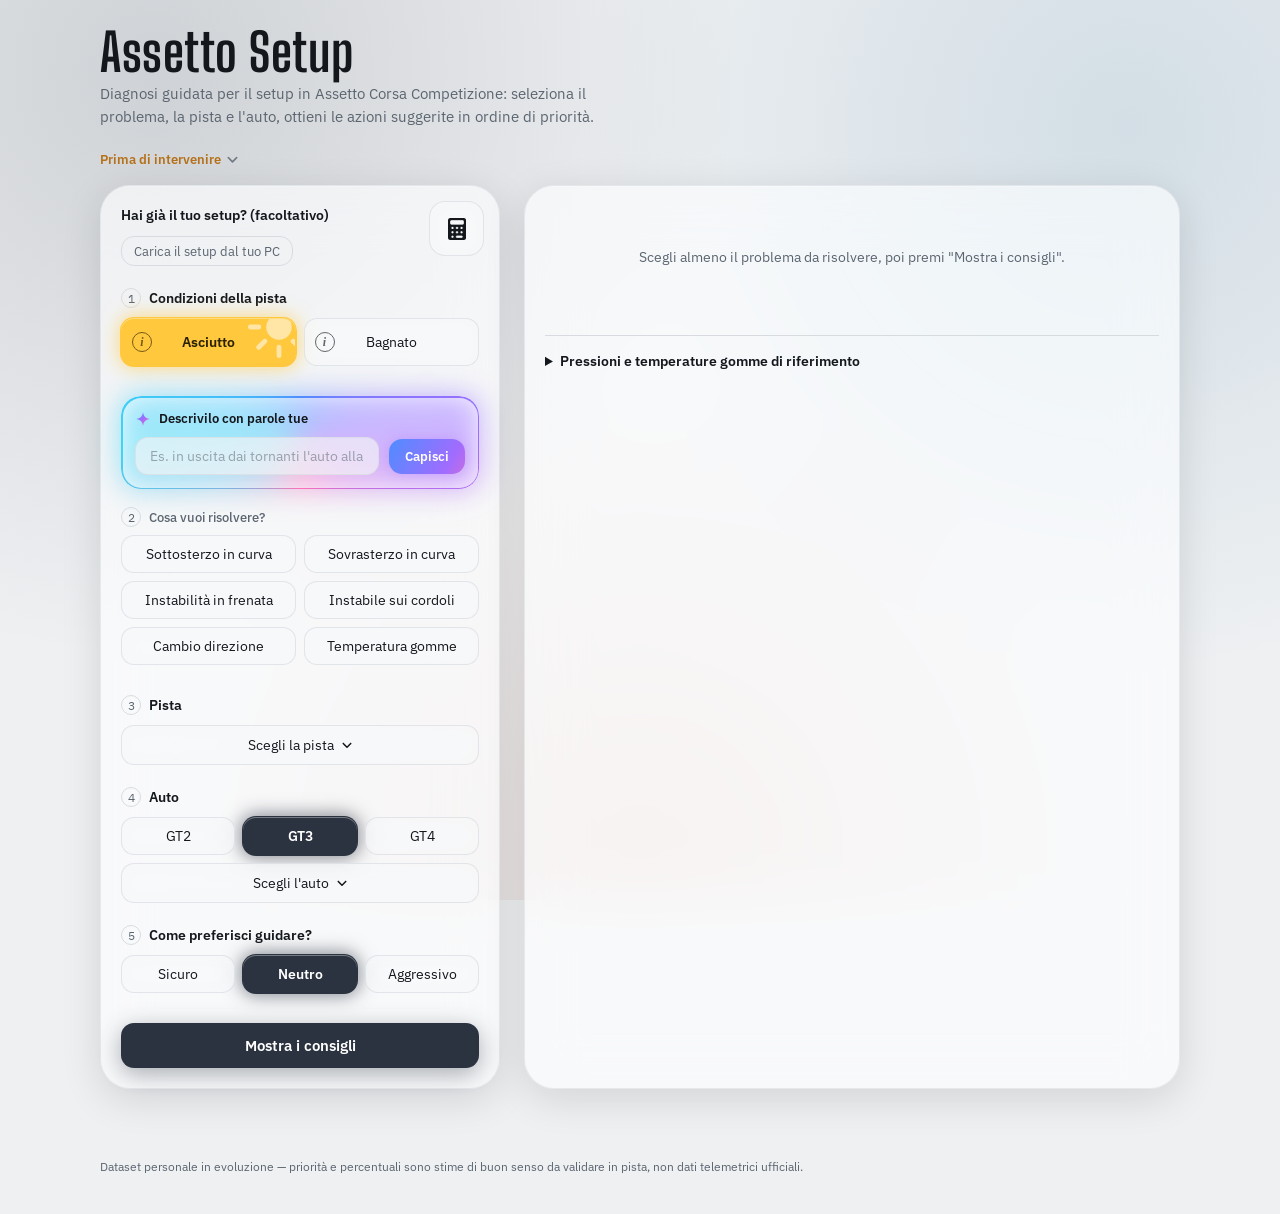
==== commit c6d143ab: "test chatbot" ====
--- a/index.html
+++ b/index.html
@@ -35,14 +35,27 @@
     <div class="step">
       <div class="step-label"><span class="step-num">1</span><span class="txt">Condizioni della pista</span></div>
       <div class="choices" id="condizioni-choices"></div>
-      <div class="info-box condizioni-info" id="condizioni-info"></div>
+      <div class="collapse" id="condizioni-wrap">
+        <div class="collapse-inner"><div class="info-box condizioni-info" id="condizioni-info"></div></div>
+      </div>
     </div>
 
-    <div class="step">
+    <div class="step testo-step">
+      <div class="testo-box">
+        <div class="testo-titolo"><svg class="testo-stella" viewBox="0 0 24 24" aria-hidden="true"><defs><linearGradient id="testo-grad" x1="0" y1="0" x2="1" y2="1"><stop offset="0" stop-color="#4f8dff"/><stop offset=".5" stop-color="#a06cff"/><stop offset="1" stop-color="#ff6fb5"/></linearGradient></defs><path fill="url(#testo-grad)" d="M12 2C12.8 8 16 11.2 22 12 16 12.8 12.8 16 12 22 11.2 16 8 12.8 2 12 8 11.2 11.2 8 12 2Z"/></svg><span>Descrivilo con parole tue</span><button type="button" class="testo-bottoni" id="testo-bottoni" hidden>Usa i bottoni</button></div>
+        <form class="testo-form" id="testo-form" autocomplete="off">
+          <input type="text" class="field testo-input" id="testo-input" maxlength="200" placeholder="Es. in uscita dai tornanti l'auto allarga" aria-label="Descrivi il problema con parole tue">
+          <button type="submit" class="testo-invia" id="testo-invia">Capisci</button>
+        </form>
+        <div class="testo-esito" id="testo-esito" aria-live="polite" hidden></div>
+      </div>
+    </div>
+
+    <div class="step substep visible" id="problema-step">
       <div class="step-label"><span class="step-num">2</span><span class="txt">Cosa vuoi risolvere?</span></div>
       <div class="choices" id="problema-choices"></div>
-      <div class="info-box" id="carattere-naturale"></div>
     </div>
+    <div class="info-box" id="carattere-naturale"></div>
 
     <div class="step substep" id="fase-step">
       <div class="step-label"><span class="txt">In che fase della curva?</span></div>
--- a/style.css
+++ b/style.css
@@ -552,6 +552,14 @@
     font-family:var(--font-display); font-size:20px; font-weight:700; margin:0 0 4px;
   }
   .tier-desc{ font-size:12.5px; color:var(--muted); margin:0 0 10px; }
+  /* priorità 4: gruppo "Facoltativi" a tendina (altezza animata con grid 0fr→1fr, come "Prima di intervenire") */
+  .facolt-testa{ display:flex; align-items:center; gap:8px; width:100%; padding:2px 0; border:none; background:none; cursor:pointer; color:var(--muted); font-family:var(--font-display); font-size:16px; font-weight:700; text-align:left; }
+  .facolt-n{ font-family:var(--font-mono); font-size:11.5px; font-weight:500; border:1px solid var(--border); border-radius:999px; padding:1px 8px; }
+  .facolt-testa svg{ margin-left:auto; flex:none; opacity:.8; transition:transform calc(.3s * var(--slow)) ease; }
+  .tier-facolt.aperto .facolt-testa svg{ transform:rotate(180deg); }
+  .facolt-corpo{ display:grid; grid-template-rows:0fr; opacity:0; transition:grid-template-rows calc(.4s * var(--slow)) cubic-bezier(.22,1,.36,1), opacity calc(.3s * var(--slow)) ease; }
+  .tier-facolt.aperto .facolt-corpo{ grid-template-rows:1fr; opacity:1; }
+  .facolt-corpo-in{ min-height:0; overflow:hidden; padding-top:6px; }
   .tier-note{ font-size:12.5px; color:var(--amber); font-weight:500; margin:-2px 0 10px; }
   .tier-note-pista{ font-size:12.5px; color:var(--understeer); font-weight:500; margin:-2px 0 10px; }
   .azione{
@@ -608,6 +616,10 @@
   .setup-azzera:hover{ color:var(--text); }
   .setup-conferma{ display:inline-block; margin-top:12px; margin-right:10px; font:inherit; font-size:13px; font-weight:600; padding:7px 16px; border-radius:var(--radius-sm); border:1px solid var(--border); background:transparent; color:var(--muted); cursor:default; transition:background .25s, color .25s, box-shadow .25s; }
   .setup-conferma.da-confermare{ cursor:pointer; color:var(--accent-text); background:var(--accent); border-color:var(--accent); box-shadow:0 0 14px var(--luce, rgba(255,255,255,.25)); }
+  .setup-scarica{ display:block; margin-top:16px; font:inherit; font-size:13px; font-weight:600; padding:7px 16px; border-radius:var(--radius-sm); border:1px solid var(--accent); background:var(--accent); color:var(--accent-text); cursor:pointer; }
+  .setup-scarica:disabled{ background:transparent; border-color:var(--border); color:var(--muted); cursor:default; font-weight:500; }
+  .setup-scarica[hidden], .setup-scarica-nota[hidden]{ display:none; }
+  .setup-scarica-nota{ margin:8px 0 0; font-size:12px; color:var(--muted); line-height:1.45; }
   .setup-carica{ display:flex; flex-wrap:wrap; align-items:center; gap:10px; margin-top:12px; }
   .setup-carica .setup-azzera{ margin-top:0; }
   .setup-esito{ font-size:12.5px; color:var(--muted); }
@@ -684,10 +696,72 @@
   }
   input.field:focus{ outline:none; border-color:color-mix(in srgb, var(--accent) 70%, transparent); }
   input.field::placeholder{ color:var(--muted); opacity:.55; }
+  /* casella «Descrivilo con parole tue»: bordo e alone che girano con colori da "assistente" (blu, viola, rosa, ciano; niente rosso/arancio/giallo, riservati alle priorità) */
+  @property --testo-ang{ syntax:'<angle>'; initial-value:0deg; inherits:false; }
+  @keyframes testoGira{ to{ --testo-ang:360deg; } }
+  .testo-box{
+    position:relative; isolation:isolate; margin-top:18px; padding:14px 14px 14px;
+    border-radius:var(--radius); background:color-mix(in srgb, var(--surface) 95%, transparent);
+  }
+  .testo-box::before, .testo-box::after{
+    content:''; position:absolute; border-radius:inherit; pointer-events:none;
+    background:conic-gradient(from var(--testo-ang), #4f8dff, #a06cff, #ff6fb5, #3dd6f5, #4f8dff);
+    animation:testoGira calc(7s * var(--slow)) linear infinite;
+  }
+  .testo-box::before{ inset:-2px; z-index:-1; filter:blur(14px); opacity:.5; transition:opacity .4s ease; }
+  .testo-box:focus-within::before{ opacity:.85; }
+  .testo-box::after{                 /* bordo nitido: la sfumatura si vede solo in una cornice di 1,5 px */
+    inset:0; padding:1.5px;
+    -webkit-mask:linear-gradient(#000 0 0) content-box, linear-gradient(#000 0 0); -webkit-mask-composite:xor;
+    mask:linear-gradient(#000 0 0) content-box, linear-gradient(#000 0 0); mask-composite:exclude;
+  }
+  @media (prefers-reduced-motion: reduce){ .testo-box::before, .testo-box::after{ animation:none; } }
+  .testo-titolo{ display:flex; align-items:center; gap:8px; font-size:13px; font-weight:600; color:var(--text); }
+  .testo-bottoni{ margin-left:auto; font:inherit; font-size:12px; font-weight:500; color:var(--muted); background:transparent; border:0; padding:2px 4px; cursor:pointer; text-decoration:underline; text-underline-offset:3px; }
+  .testo-bottoni:hover{ color:var(--text); }
+  .testo-bottoni[hidden]{ display:none; }
+  /* dopo i bottoni del problema (che si nascondono con la casella di testo) il riquadro «carattere naturale» resta fuori dal passo */
+  #problema-step.visible + #carattere-naturale.visible{ margin-top:-12px; }
+  #carattere-naturale.visible{ margin-bottom:22px; }
+  .testo-step{ margin-bottom:18px; }
+  /* iconcina «i» nei bottoni Asciutto/Bagnato: apre la descrizione; dopo la scelta fa un piccolo ingrandimento per farsi notare */
+  .info-i{
+    position:absolute; left:10px; top:50%; width:20px; height:20px; margin-top:-10px; border-radius:50%;
+    display:flex; align-items:center; justify-content:center; box-sizing:border-box;
+    border:1.5px solid currentColor; font:italic 700 12px/1 Georgia, 'Times New Roman', serif; opacity:.65; cursor:pointer;
+    transition:opacity calc(.2s * var(--slow)) ease, background calc(.2s * var(--slow)) ease, transform calc(.2s * var(--slow)) ease;
+  }
+  .info-i:hover, .info-i.aperta{ opacity:1; background:color-mix(in srgb, currentColor 18%, transparent); }
+  .info-i:focus-visible{ outline:2px solid currentColor; outline-offset:2px; opacity:1; }
+  .info-i.pulsa{ animation:infoPulsa calc(.9s * var(--slow)) cubic-bezier(.34,1.45,.5,1) .15s 2 both; }
+  @keyframes infoPulsa{ 0%{ transform:scale(1); } 40%{ transform:scale(1.55); opacity:1; } 100%{ transform:scale(1); } }
+  /* descrizione di asciutto/bagnato: scende a tendina dal bottone scelto (origine = centro del bottone) */
+  #condizioni-wrap{ --cond-ox:50%; }
+  #condizioni-wrap .condizioni-info{ margin-top:2px; transform-origin:var(--cond-ox) 0; }
+  #condizioni-wrap .condizioni-info.tendina{ animation:condTendina calc(.6s * var(--slow)) cubic-bezier(.22,1,.36,1) both; }
+  @keyframes condTendina{ from{ opacity:0; transform:scale(.55, .2) translateY(-10px); } to{ opacity:1; transform:none; } }
+  @media (prefers-reduced-motion: reduce){ .info-i.pulsa, #condizioni-wrap .condizioni-info.tendina{ animation:none; } }
+  .testo-stella{ width:16px; height:16px; flex:none; }
+  .testo-form{ display:flex; gap:10px; align-items:center; margin-top:10px; }
+  input.testo-input{ flex:1; min-width:0; font-family:inherit; font-size:14px; padding:9px 14px; text-align:left; }
+  .testo-invia{
+    font:inherit; font-size:13px; font-weight:600; white-space:nowrap; cursor:pointer; color:#fff; border:0;
+    padding:9px 16px; border-radius:var(--radius-sm);
+    background:linear-gradient(120deg, #4f8dff, #a06cff 55%, #ff6fb5); background-size:150% 100%; background-position:0 0;
+    transition:background-position .5s ease, box-shadow .3s ease; box-shadow:0 0 14px rgba(160,108,255,.35);
+  }
+  .testo-invia:hover{ background-position:100% 0; box-shadow:0 0 20px rgba(160,108,255,.55); }
+  .testo-esito{ margin-top:10px; font-size:13px; color:var(--muted); line-height:1.5; }
+  .testo-esito[hidden]{ display:none; }
+  .testo-esito b{ color:var(--text); font-weight:600; }
+  .testo-esito .testo-nota{ display:block; margin-top:2px; }
+  .testo-esito .setup-pista-btn{ margin-left:0; margin-right:8px; margin-top:6px; }
   input.fuel-box{ width:52px; }
   input.fuel-box-lungo{ width:68px; }
   input.fuel-consumo{ width:100%; max-width:200px; text-align:left; padding-left:12px; }
   .fuel-out{ margin-top:20px; }
+    .fuel-avviso{ display:flex; align-items:flex-start; gap:10px; margin-top:10px; padding:10px 12px; border-radius:var(--radius-sm); font-size:12.5px; line-height:1.4; color:var(--amber); border:1px solid color-mix(in srgb, var(--amber) 45%, transparent); background:color-mix(in srgb, var(--amber) 10%, transparent); }
+    .fuel-avviso svg{ flex:none; margin-top:1px; }
   .fuel-msg{ font-size:12.5px; color:var(--muted); line-height:1.5; }
   .fuel-giri{ font-size:14px; line-height:1.5; margin-bottom:10px; }
   .fuel-giri b{ font-weight:600; }
@@ -730,6 +804,8 @@
 .cond-valori{ display:flex; flex-direction:column; gap:2px; margin-bottom:8px; font-size:12.5px; text-shadow:0 1px 6px rgba(0,0,0,.45); }   /* semplici scritte, non più pillole */
 .cond-dato b{ font-weight:600; opacity:.8; }
 .cond-dato-pressione b{ opacity:1; }
+.cond-lista{ padding-left:18px; list-style:disc; }
+.cond-lista li{ margin-top:3px; padding-left:2px; }
 .cond-perche{ margin:0; font-size:13px; line-height:1.55; font-weight:500; text-shadow:0 1px 6px rgba(0,0,0,.45); }
 
 .avviso-auto-lista{ margin:6px 0 0; padding-left:18px; }
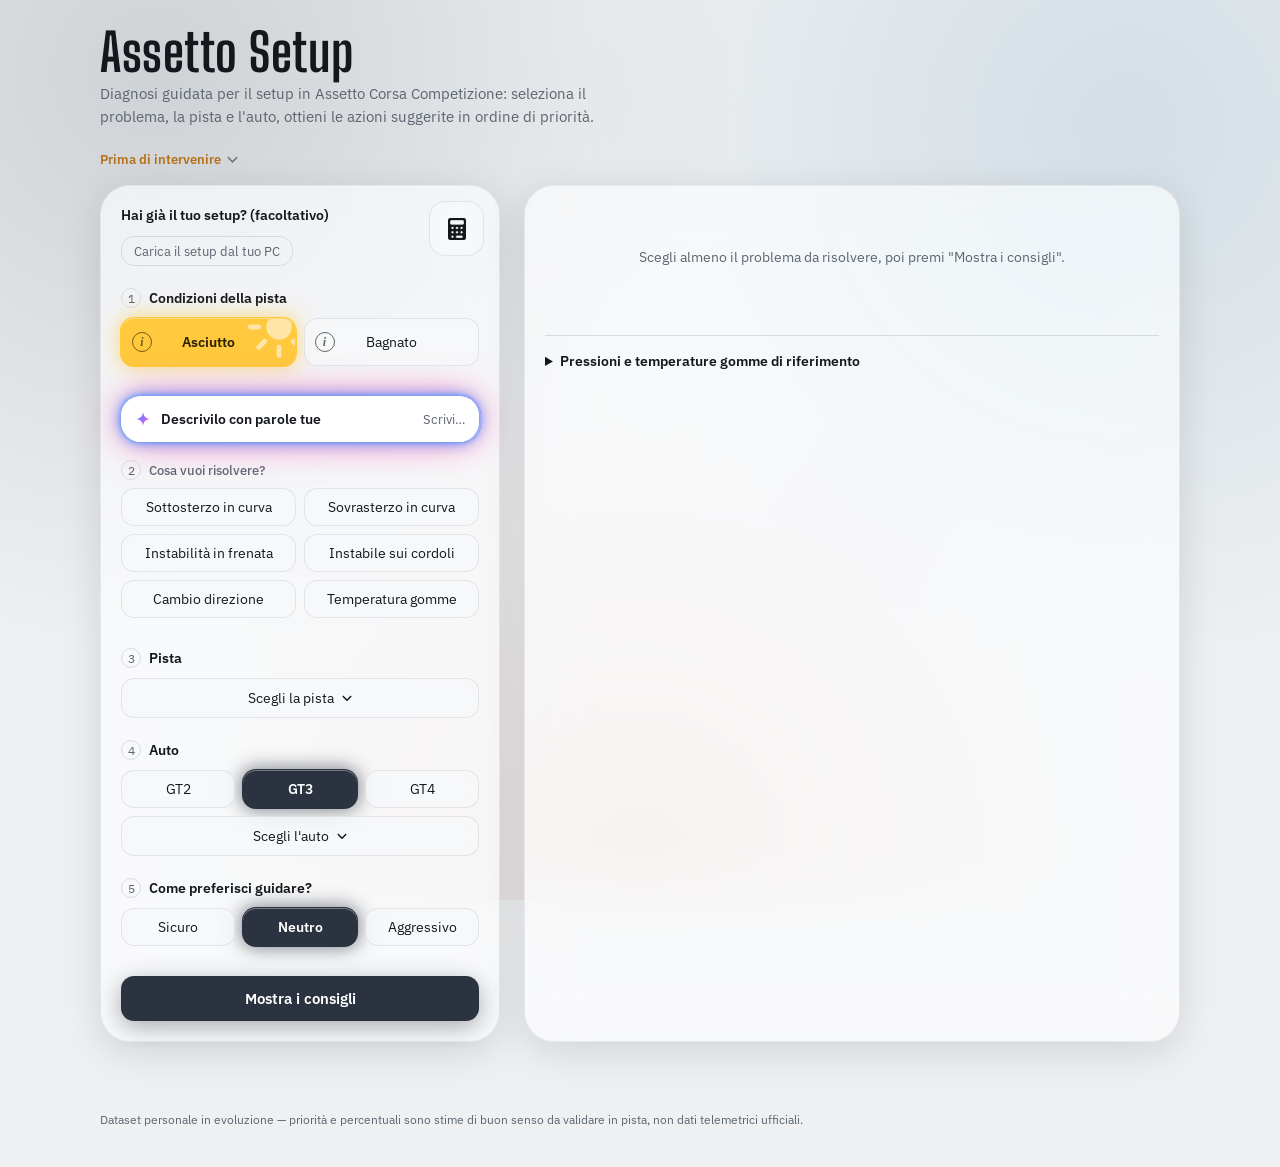
==== commit d3ffc849: "nuovo design chat" ====
--- a/index.html
+++ b/index.html
@@ -41,14 +41,10 @@
     </div>
 
     <div class="step testo-step">
-      <div class="testo-box">
-        <div class="testo-titolo"><svg class="testo-stella" viewBox="0 0 24 24" aria-hidden="true"><defs><linearGradient id="testo-grad" x1="0" y1="0" x2="1" y2="1"><stop offset="0" stop-color="#4f8dff"/><stop offset=".5" stop-color="#a06cff"/><stop offset="1" stop-color="#ff6fb5"/></linearGradient></defs><path fill="url(#testo-grad)" d="M12 2C12.8 8 16 11.2 22 12 16 12.8 12.8 16 12 22 11.2 16 8 12.8 2 12 8 11.2 11.2 8 12 2Z"/></svg><span>Descrivilo con parole tue</span><button type="button" class="testo-bottoni" id="testo-bottoni" hidden>Usa i bottoni</button></div>
-        <form class="testo-form" id="testo-form" autocomplete="off">
-          <input type="text" class="field testo-input" id="testo-input" maxlength="200" placeholder="Es. in uscita dai tornanti l'auto allarga" aria-label="Descrivi il problema con parole tue">
-          <button type="submit" class="testo-invia" id="testo-invia">Capisci</button>
-        </form>
-        <div class="testo-esito" id="testo-esito" aria-live="polite" hidden></div>
-      </div>
+      <button type="button" class="testo-box testo-apri" id="testo-apri" aria-haspopup="dialog" aria-expanded="false" aria-controls="chat-overlay">
+        <svg class="testo-stella" viewBox="0 0 24 24" aria-hidden="true"><defs><linearGradient id="testo-grad" x1="0" y1="0" x2="1" y2="1"><stop offset="0" stop-color="#4f8dff"/><stop offset=".5" stop-color="#a06cff"/><stop offset="1" stop-color="#ff6fb5"/></linearGradient></defs><path fill="url(#testo-grad)" d="M12 2C12.8 8 16 11.2 22 12 16 12.8 12.8 16 12 22 11.2 16 8 12.8 2 12 8 11.2 11.2 8 12 2Z"/></svg><span class="testo-apri-titolo">Descrivilo con parole tue</span><span class="testo-apri-hint">Scrivi…</span>
+      </button>
+      <div class="testo-esito testo-riepilogo" id="testo-riepilogo" aria-live="polite" hidden></div>
     </div>
 
     <div class="step substep visible" id="problema-step">
@@ -155,6 +151,27 @@
   </div>
 </div>
 
+<div class="fuel-overlay chat-overlay" id="chat-overlay" hidden>
+  <div class="fuel-fondo" id="chat-fondo"></div>
+  <div class="fuel-modal testo-box chat-modal" id="chat-modal" role="dialog" aria-modal="true" aria-labelledby="chat-titolo">
+    <div class="fuel-testa">
+      <h2 id="chat-titolo" class="testo-titolo"><svg class="testo-stella" viewBox="0 0 24 24" aria-hidden="true"><defs><linearGradient id="testo-grad2" x1="0" y1="0" x2="1" y2="1"><stop offset="0" stop-color="#4f8dff"/><stop offset=".5" stop-color="#a06cff"/><stop offset="1" stop-color="#ff6fb5"/></linearGradient></defs><path fill="url(#testo-grad2)" d="M12 2C12.8 8 16 11.2 22 12 16 12.8 12.8 16 12 22 11.2 16 8 12.8 2 12 8 11.2 11.2 8 12 2Z"/></svg><span>Descrivi il problema</span></h2>
+      <button type="button" class="testo-bottoni" id="testo-bottoni" hidden>Usa i bottoni</button>
+      <button type="button" class="fuel-chiudi" id="chat-chiudi" aria-label="Chiudi">
+        <svg viewBox="0 0 12 12" width="12" height="12" fill="none" stroke="currentColor" stroke-width="1.8" stroke-linecap="round" aria-hidden="true"><path d="M2 2l8 8M10 2l-8 8"/></svg>
+      </button>
+    </div>
+    <form class="testo-form" id="testo-form" autocomplete="off">
+      <textarea class="testo-input" id="testo-input" rows="3" maxlength="400" placeholder="Scrivi cosa fa l'auto e dove, per esempio: in uscita dai tornanti lenti l'auto allarga" aria-label="Descrivi il problema con parole tue"></textarea>
+      <div class="testo-riga">
+        <span class="testo-suggerimento">Invio per inviare · Maiusc+Invio per andare a capo</span>
+        <button type="submit" class="testo-invia" id="testo-invia">Capisci</button>
+      </div>
+    </form>
+    <div class="testo-esito" id="testo-esito" aria-live="polite" hidden></div>
+  </div>
+</div>
+
 <script src="script.js"></script>
 </body>
 </html>
--- a/style.css
+++ b/style.css
@@ -698,25 +698,44 @@
   input.field::placeholder{ color:var(--muted); opacity:.55; }
   /* casella «Descrivilo con parole tue»: bordo e alone che girano con colori da "assistente" (blu, viola, rosa, ciano; niente rosso/arancio/giallo, riservati alle priorità) */
   @property --testo-ang{ syntax:'<angle>'; initial-value:0deg; inherits:false; }
+  @property --alone-a{ syntax:'<color>'; initial-value:#4f8dff; inherits:false; }
+  @property --alone-b{ syntax:'<color>'; initial-value:#ff6fb5; inherits:false; }
   @keyframes testoGira{ to{ --testo-ang:360deg; } }
+  @keyframes aloneA{ 0%,100%{ --alone-a:#4f8dff; } 25%{ --alone-a:#a06cff; } 50%{ --alone-a:#ff6fb5; } 75%{ --alone-a:#3dd6f5; } }
+  @keyframes aloneB{ 0%,100%{ --alone-b:#ff6fb5; } 25%{ --alone-b:#3dd6f5; } 50%{ --alone-b:#4f8dff; } 75%{ --alone-b:#a06cff; } }
   .testo-box{
-    position:relative; isolation:isolate; margin-top:18px; padding:14px 14px 14px;
+    position:relative; margin-top:18px; padding:14px 14px 14px;
     border-radius:var(--radius); background:color-mix(in srgb, var(--surface) 95%, transparent);
-  }
-  .testo-box::before, .testo-box::after{
+    /* alone: ombre colorate fuori dal riquadro (mai dentro, quindi il testo resta leggibile); i colori girano come la cornice. Spread mai negativo: con uno negativo subito fuori dal bordo restava una fascia senza colore, che sul fondo scuro sembrava un bordo nero */
+    box-shadow:0 0 5px 0 var(--alone-a), 0 0 16px 0 var(--alone-a), 0 0 38px -2px var(--alone-b);
+    animation:aloneA calc(7s * var(--slow)) linear infinite, aloneB calc(7s * var(--slow)) linear infinite;
+  }
+  .testo-box:focus-within, .testo-apri:hover{ box-shadow:0 0 6px 0 var(--alone-a), 0 0 20px 1px var(--alone-a), 0 0 46px 0 var(--alone-b); }
+  .testo-box::after{
     content:''; position:absolute; border-radius:inherit; pointer-events:none;
     background:conic-gradient(from var(--testo-ang), #4f8dff, #a06cff, #ff6fb5, #3dd6f5, #4f8dff);
     animation:testoGira calc(7s * var(--slow)) linear infinite;
   }
-  .testo-box::before{ inset:-2px; z-index:-1; filter:blur(14px); opacity:.5; transition:opacity .4s ease; }
-  .testo-box:focus-within::before{ opacity:.85; }
-  .testo-box::after{                 /* bordo nitido: la sfumatura si vede solo in una cornice di 1,5 px */
-    inset:0; padding:1.5px;
+  .testo-box::after{                 /* bordo nitido: la sfumatura si vede solo in una cornice di 4 px, di cui 1,5 fuori dal riquadro (copre il bordo scuro sul fondo; esce dal riquadro, così il bordo sfumato si mescola con l'alone e non col fondo scuro) */
+    inset:-1.5px; padding:0px;
     -webkit-mask:linear-gradient(#000 0 0) content-box, linear-gradient(#000 0 0); -webkit-mask-composite:xor;
     mask:linear-gradient(#000 0 0) content-box, linear-gradient(#000 0 0); mask-composite:exclude;
   }
-  @media (prefers-reduced-motion: reduce){ .testo-box::before, .testo-box::after{ animation:none; } }
+  @media (prefers-reduced-motion: reduce){ .testo-box, .testo-box::after{ animation:none; } }
   .testo-titolo{ display:flex; align-items:center; gap:8px; font-size:13px; font-weight:600; color:var(--text); }
+  h2.testo-titolo{ margin:0; font-size:15px; }
+  /* barra nella pagina: si presenta come un campo di testo, ma al clic si apre la finestra della chat (come il calcolatore) */
+  .testo-apri{ display:flex; align-items:center; gap:10px; width:100%; margin:0; text-align:left; font:inherit; font-size:14px; color:var(--text); cursor:text; border:0; transition:opacity calc(.15s * var(--slow)) ease; }
+  .testo-apri.nascosto{ opacity:0; pointer-events:none; }
+  .testo-apri-titolo{ font-weight:600; font-size:13.5px; }
+  .testo-apri-hint{ margin-left:auto; color:var(--muted); font-size:13px; }
+  .testo-riepilogo{ margin-top:10px; padding:0 4px; }
+  .testo-bottoni-pagina{ display:inline-block; margin:6px 0 0; }
+  /* finestra della chat: più larga del calcolatore, con la stessa cornice luminosa (l'alone esce dal bordo: niente overflow) */
+  .chat-modal{ width:min(680px, 100%); overflow:visible; max-height:none; padding:20px; border-radius:var(--radius-scheda); margin-top:0;
+    box-shadow:0 0 5px 0 var(--alone-a), 0 0 18px 0 var(--alone-a), 0 0 42px -2px var(--alone-b), 0 24px 60px rgba(0,0,0,.35); }
+  .chat-modal .fuel-testa{ gap:10px; }
+  .chat-modal .testo-bottoni{ margin-left:auto; }
   .testo-bottoni{ margin-left:auto; font:inherit; font-size:12px; font-weight:500; color:var(--muted); background:transparent; border:0; padding:2px 4px; cursor:pointer; text-decoration:underline; text-underline-offset:3px; }
   .testo-bottoni:hover{ color:var(--text); }
   .testo-bottoni[hidden]{ display:none; }
@@ -742,8 +761,16 @@
   @keyframes condTendina{ from{ opacity:0; transform:scale(.55, .2) translateY(-10px); } to{ opacity:1; transform:none; } }
   @media (prefers-reduced-motion: reduce){ .info-i.pulsa, #condizioni-wrap .condizioni-info.tendina{ animation:none; } }
   .testo-stella{ width:16px; height:16px; flex:none; }
-  .testo-form{ display:flex; gap:10px; align-items:center; margin-top:10px; }
-  input.testo-input{ flex:1; min-width:0; font-family:inherit; font-size:14px; padding:9px 14px; text-align:left; }
+  .testo-form{ display:flex; flex-direction:column; gap:10px; margin-top:14px; }
+  .testo-input{
+    width:100%; box-sizing:border-box; min-height:96px; max-height:220px; resize:none; font-family:inherit; font-size:15px; line-height:1.5; padding:12px 14px; text-align:left;
+    border-radius:var(--radius-sm); border:1px solid color-mix(in srgb, var(--border) 70%, transparent); color:var(--text);
+    background:color-mix(in srgb, var(--surface-2) 75%, transparent);
+  }
+  .testo-input:focus{ outline:none; border-color:color-mix(in srgb, var(--accent) 70%, transparent); }
+  .testo-input::placeholder{ color:var(--muted); opacity:.6; }
+  .testo-riga{ display:flex; align-items:center; justify-content:space-between; gap:12px; }
+  .testo-suggerimento{ font-size:11.5px; color:var(--muted); }
   .testo-invia{
     font:inherit; font-size:13px; font-weight:600; white-space:nowrap; cursor:pointer; color:#fff; border:0;
     padding:9px 16px; border-radius:var(--radius-sm);
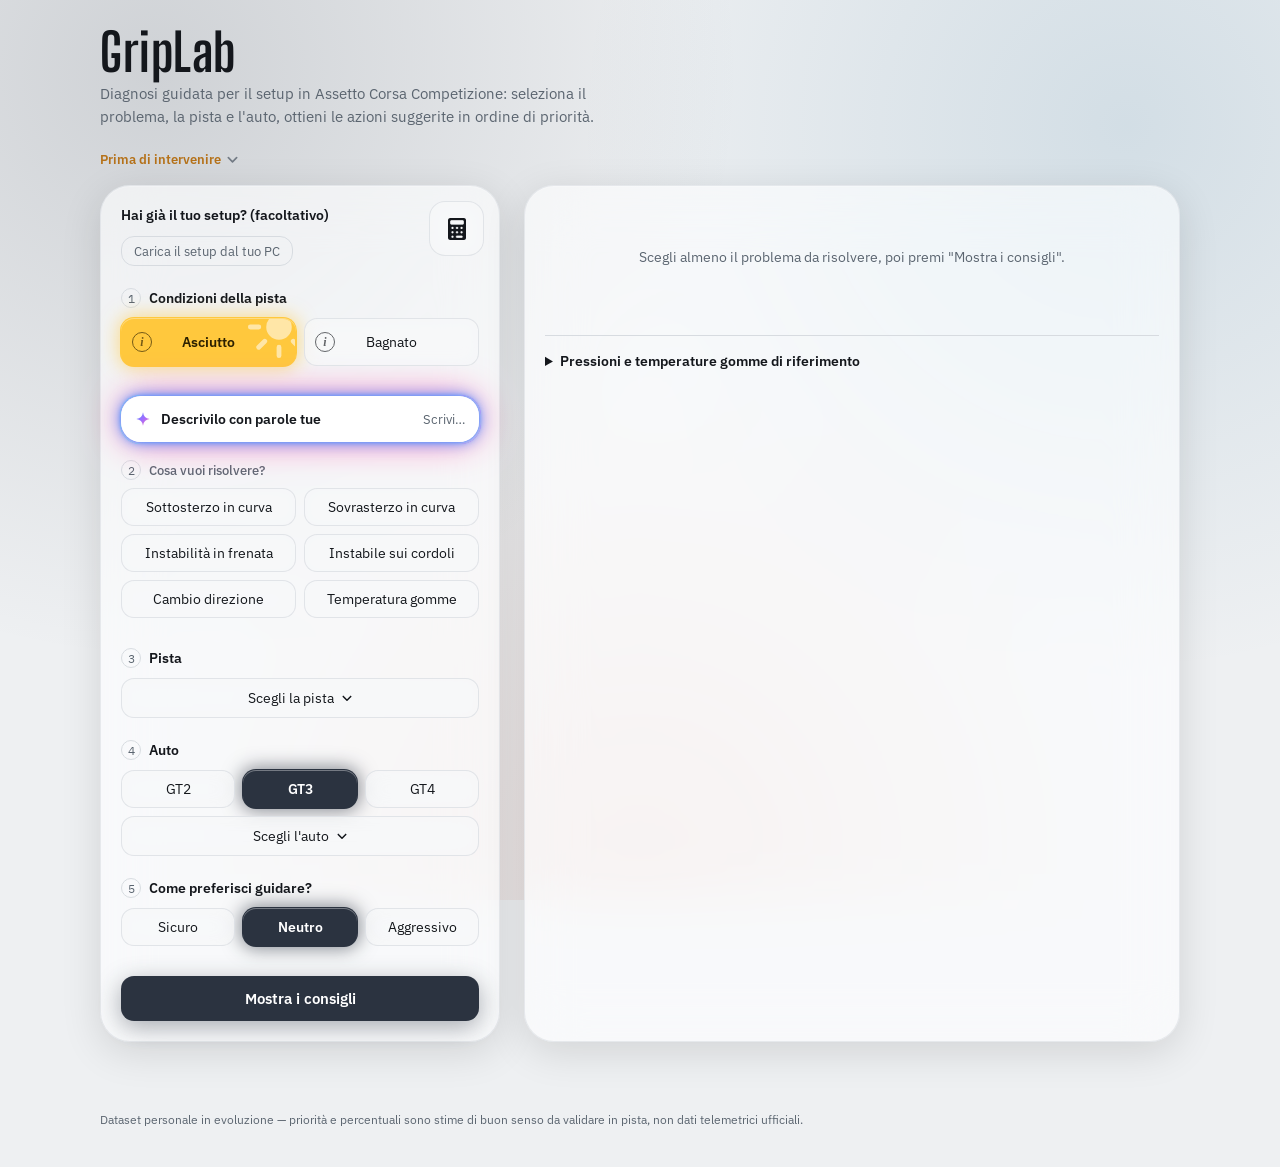
==== commit f8605ffe: "nuovo nome" ====
--- a/index.html
+++ b/index.html
@@ -3,7 +3,7 @@
 <head>
 <meta charset="UTF-8">
 <meta name="viewport" content="width=device-width, initial-scale=1, viewport-fit=cover">
-<title>Assetto Setup — Assistente ACC</title>
+<title>GripLab — Setup e guida per ACC</title>
 <link rel="icon" href="data:image/svg+xml,<svg xmlns=%22http://www.w3.org/2000/svg%22 viewBox=%220 0 100 100%22><text y=%22.9em%22 font-size=%2290%22>🏁</text></svg>">
 <link rel="preconnect" href="https://fonts.googleapis.com">
 <link rel="preconnect" href="https://fonts.gstatic.com" crossorigin>
@@ -13,7 +13,7 @@
 <body>
 
 <header class="top">
-  <h1>Assetto Setup</h1>
+  <h1>GripLab</h1>
   <p>Diagnosi guidata per il setup in Assetto Corsa Competizione: seleziona il problema, la pista e l'auto, ottieni le azioni suggerite in ordine di priorità.</p>
 </header>
 
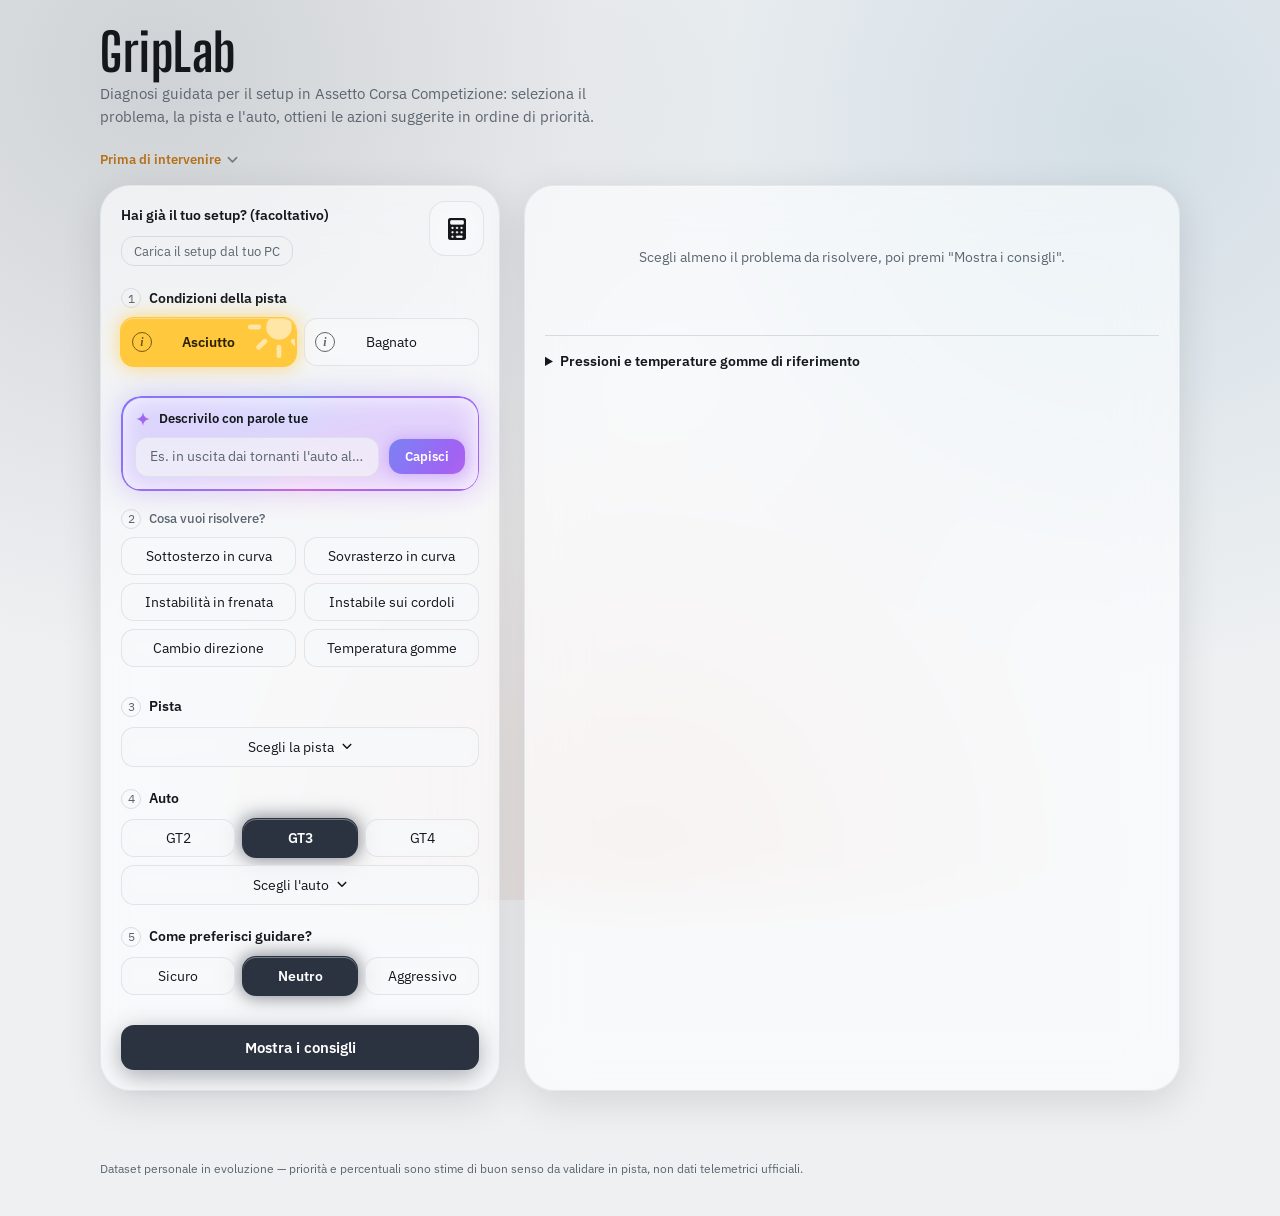
==== commit d9e83274: "test colore chat" ====
--- a/index.html
+++ b/index.html
@@ -41,9 +41,13 @@
     </div>
 
     <div class="step testo-step">
-      <button type="button" class="testo-box testo-apri" id="testo-apri" aria-haspopup="dialog" aria-expanded="false" aria-controls="chat-overlay">
-        <svg class="testo-stella" viewBox="0 0 24 24" aria-hidden="true"><defs><linearGradient id="testo-grad" x1="0" y1="0" x2="1" y2="1"><stop offset="0" stop-color="#4f8dff"/><stop offset=".5" stop-color="#a06cff"/><stop offset="1" stop-color="#ff6fb5"/></linearGradient></defs><path fill="url(#testo-grad)" d="M12 2C12.8 8 16 11.2 22 12 16 12.8 12.8 16 12 22 11.2 16 8 12.8 2 12 8 11.2 11.2 8 12 2Z"/></svg><span class="testo-apri-titolo">Descrivilo con parole tue</span><span class="testo-apri-hint">Scrivi…</span>
-      </button>
+      <div class="testo-box testo-apri" id="testo-apri" role="button" tabindex="0" aria-haspopup="dialog" aria-expanded="false" aria-controls="chat-overlay" aria-label="Descrivilo con parole tue: apri la finestra per scrivere">
+        <div class="testo-titolo"><svg class="testo-stella" viewBox="0 0 24 24" aria-hidden="true"><defs><linearGradient id="testo-grad" x1="0" y1="0" x2="1" y2="1"><stop offset="0" stop-color="#7b82f5"/><stop offset=".5" stop-color="#a063f3"/><stop offset="1" stop-color="#cc66de"/></linearGradient></defs><path fill="url(#testo-grad)" d="M12 2C12.8 8 16 11.2 22 12 16 12.8 12.8 16 12 22 11.2 16 8 12.8 2 12 8 11.2 11.2 8 12 2Z"/></svg><span>Descrivilo con parole tue</span></div>
+        <div class="testo-form testo-form-finto" aria-hidden="true">
+          <span class="field testo-finto">Es. in uscita dai tornanti l'auto allarga</span>
+          <span class="testo-invia">Capisci</span>
+        </div>
+      </div>
       <div class="testo-esito testo-riepilogo" id="testo-riepilogo" aria-live="polite" hidden></div>
     </div>
 
@@ -155,7 +159,7 @@
   <div class="fuel-fondo" id="chat-fondo"></div>
   <div class="fuel-modal testo-box chat-modal" id="chat-modal" role="dialog" aria-modal="true" aria-labelledby="chat-titolo">
     <div class="fuel-testa">
-      <h2 id="chat-titolo" class="testo-titolo"><svg class="testo-stella" viewBox="0 0 24 24" aria-hidden="true"><defs><linearGradient id="testo-grad2" x1="0" y1="0" x2="1" y2="1"><stop offset="0" stop-color="#4f8dff"/><stop offset=".5" stop-color="#a06cff"/><stop offset="1" stop-color="#ff6fb5"/></linearGradient></defs><path fill="url(#testo-grad2)" d="M12 2C12.8 8 16 11.2 22 12 16 12.8 12.8 16 12 22 11.2 16 8 12.8 2 12 8 11.2 11.2 8 12 2Z"/></svg><span>Descrivi il problema</span></h2>
+      <h2 id="chat-titolo" class="testo-titolo"><svg class="testo-stella" viewBox="0 0 24 24" aria-hidden="true"><defs><linearGradient id="testo-grad2" x1="0" y1="0" x2="1" y2="1"><stop offset="0" stop-color="#7b82f5"/><stop offset=".5" stop-color="#a063f3"/><stop offset="1" stop-color="#cc66de"/></linearGradient></defs><path fill="url(#testo-grad2)" d="M12 2C12.8 8 16 11.2 22 12 16 12.8 12.8 16 12 22 11.2 16 8 12.8 2 12 8 11.2 11.2 8 12 2Z"/></svg><span>Descrivi il problema</span></h2>
       <button type="button" class="testo-bottoni" id="testo-bottoni" hidden>Usa i bottoni</button>
       <button type="button" class="fuel-chiudi" id="chat-chiudi" aria-label="Chiudi">
         <svg viewBox="0 0 12 12" width="12" height="12" fill="none" stroke="currentColor" stroke-width="1.8" stroke-linecap="round" aria-hidden="true"><path d="M2 2l8 8M10 2l-8 8"/></svg>
--- a/style.css
+++ b/style.css
@@ -696,44 +696,48 @@
   }
   input.field:focus{ outline:none; border-color:color-mix(in srgb, var(--accent) 70%, transparent); }
   input.field::placeholder{ color:var(--muted); opacity:.55; }
-  /* casella «Descrivilo con parole tue»: bordo e alone che girano con colori da "assistente" (blu, viola, rosa, ciano; niente rosso/arancio/giallo, riservati alle priorità) */
+  /* casella «Descrivilo con parole tue»: tema colorato della prima versione (bordo di 1,5 px che gira + alone sfumato dello stesso colore sotto e attorno al riquadro),
+     con l'alone più tenue perché il colore passa anche sotto il testo (indaco e viola scuro con un po' di magenta; niente rosso/arancio/giallo, riservati alle priorità) */
   @property --testo-ang{ syntax:'<angle>'; initial-value:0deg; inherits:false; }
-  @property --alone-a{ syntax:'<color>'; initial-value:#4f8dff; inherits:false; }
-  @property --alone-b{ syntax:'<color>'; initial-value:#ff6fb5; inherits:false; }
   @keyframes testoGira{ to{ --testo-ang:360deg; } }
-  @keyframes aloneA{ 0%,100%{ --alone-a:#4f8dff; } 25%{ --alone-a:#a06cff; } 50%{ --alone-a:#ff6fb5; } 75%{ --alone-a:#3dd6f5; } }
-  @keyframes aloneB{ 0%,100%{ --alone-b:#ff6fb5; } 25%{ --alone-b:#3dd6f5; } 50%{ --alone-b:#4f8dff; } 75%{ --alone-b:#a06cff; } }
   .testo-box{
-    position:relative; margin-top:18px; padding:14px 14px 14px;
+    position:relative; isolation:isolate; margin-top:18px; padding:14px 14px 14px;
     border-radius:var(--radius); background:color-mix(in srgb, var(--surface) 95%, transparent);
-    /* alone: ombre colorate fuori dal riquadro (mai dentro, quindi il testo resta leggibile); i colori girano come la cornice. Spread mai negativo: con uno negativo subito fuori dal bordo restava una fascia senza colore, che sul fondo scuro sembrava un bordo nero */
-    box-shadow:0 0 5px 0 var(--alone-a), 0 0 16px 0 var(--alone-a), 0 0 38px -2px var(--alone-b);
-    animation:aloneA calc(7s * var(--slow)) linear infinite, aloneB calc(7s * var(--slow)) linear infinite;
-  }
-  .testo-box:focus-within, .testo-apri:hover{ box-shadow:0 0 6px 0 var(--alone-a), 0 0 20px 1px var(--alone-a), 0 0 46px 0 var(--alone-b); }
-  .testo-box::after{
+  }
+  .testo-box::before, .testo-box::after{
     content:''; position:absolute; border-radius:inherit; pointer-events:none;
-    background:conic-gradient(from var(--testo-ang), #4f8dff, #a06cff, #ff6fb5, #3dd6f5, #4f8dff);
+    background:conic-gradient(from var(--testo-ang), #7b82f5, #a063f3, #cc66de, #8c72f6, #7b82f5);
     animation:testoGira calc(7s * var(--slow)) linear infinite;
   }
-  .testo-box::after{                 /* bordo nitido: la sfumatura si vede solo in una cornice di 4 px, di cui 1,5 fuori dal riquadro (copre il bordo scuro sul fondo; esce dal riquadro, così il bordo sfumato si mescola con l'alone e non col fondo scuro) */
-    inset:-1.5px; padding:0px;
+  .testo-box::before{ inset:-2px; z-index:-1; filter:blur(14px); opacity:.3; transition:opacity .4s ease; }   /* alone: .3 invece di .5 della prima versione, così la scritta si legge */
+  .testo-box:focus-within::before, .testo-apri:hover::before{ opacity:.5; }
+  .testo-box::after{                 /* bordo nitido: la sfumatura si vede solo in una cornice di 1,5 px */
+    inset:0; padding:1.5px;
     -webkit-mask:linear-gradient(#000 0 0) content-box, linear-gradient(#000 0 0); -webkit-mask-composite:xor;
     mask:linear-gradient(#000 0 0) content-box, linear-gradient(#000 0 0); mask-composite:exclude;
   }
-  @media (prefers-reduced-motion: reduce){ .testo-box, .testo-box::after{ animation:none; } }
+  @media (prefers-reduced-motion: reduce){ .testo-box::before, .testo-box::after{ animation:none; } }
   .testo-titolo{ display:flex; align-items:center; gap:8px; font-size:13px; font-weight:600; color:var(--text); }
   h2.testo-titolo{ margin:0; font-size:15px; }
-  /* barra nella pagina: si presenta come un campo di testo, ma al clic si apre la finestra della chat (come il calcolatore) */
-  .testo-apri{ display:flex; align-items:center; gap:10px; width:100%; margin:0; text-align:left; font:inherit; font-size:14px; color:var(--text); cursor:text; border:0; transition:opacity calc(.15s * var(--slow)) ease; }
+  /* scheda nella pagina (com'era la prima versione: titolo, campo e «Capisci»): campo e bottone sono finti, al clic si apre la finestra della chat (come il calcolatore) */
+  .testo-apri{ display:block; width:100%; box-sizing:border-box; text-align:left; font:inherit; font-size:14px; color:var(--text); cursor:text; transition:opacity calc(.15s * var(--slow)) ease; }
+  .testo-apri:focus-visible{ outline:2px solid color-mix(in srgb, var(--text) 55%, transparent); outline-offset:3px; }
   .testo-apri.nascosto{ opacity:0; pointer-events:none; }
-  .testo-apri-titolo{ font-weight:600; font-size:13.5px; }
-  .testo-apri-hint{ margin-left:auto; color:var(--muted); font-size:13px; }
+  .testo-form.testo-form-finto{ flex-direction:row; align-items:center; margin-top:10px; pointer-events:none; }
+  .testo-finto{
+    flex:1; min-width:0; box-sizing:border-box; padding:9px 14px; border-radius:var(--radius-sm); font-size:14px; line-height:1.4; text-align:left; color:var(--muted);
+    border:1px solid color-mix(in srgb, var(--border) 70%, transparent); background:color-mix(in srgb, var(--surface-2) 65%, transparent);
+    -webkit-backdrop-filter:blur(10px); backdrop-filter:blur(10px); white-space:nowrap; overflow:hidden; text-overflow:ellipsis;
+  }
+  .testo-apri:hover .testo-finto{ border-color:color-mix(in srgb, var(--border) 100%, var(--text) 25%); }
+  .testo-apri:hover .testo-invia{ background-position:100% 0; box-shadow:0 0 20px rgba(160,99,243,.6); }
   .testo-riepilogo{ margin-top:10px; padding:0 4px; }
   .testo-bottoni-pagina{ display:inline-block; margin:6px 0 0; }
   /* finestra della chat: più larga del calcolatore, con la stessa cornice luminosa (l'alone esce dal bordo: niente overflow) */
   .chat-modal{ width:min(680px, 100%); overflow:visible; max-height:none; padding:20px; border-radius:var(--radius-scheda); margin-top:0;
-    box-shadow:0 0 5px 0 var(--alone-a), 0 0 18px 0 var(--alone-a), 0 0 42px -2px var(--alone-b), 0 24px 60px rgba(0,0,0,.35); }
+    box-shadow:0 24px 60px rgba(0,0,0,.35); }
+  .chat-modal.testo-box::before{ opacity:.17; }   /* la finestra è grande e ha il testo lungo: alone più tenue della scheda */
+  .chat-modal.testo-box:focus-within::before{ opacity:.26; }
   .chat-modal .fuel-testa{ gap:10px; }
   .chat-modal .testo-bottoni{ margin-left:auto; }
   .testo-bottoni{ margin-left:auto; font:inherit; font-size:12px; font-weight:500; color:var(--muted); background:transparent; border:0; padding:2px 4px; cursor:pointer; text-decoration:underline; text-underline-offset:3px; }
@@ -774,10 +778,10 @@
   .testo-invia{
     font:inherit; font-size:13px; font-weight:600; white-space:nowrap; cursor:pointer; color:#fff; border:0;
     padding:9px 16px; border-radius:var(--radius-sm);
-    background:linear-gradient(120deg, #4f8dff, #a06cff 55%, #ff6fb5); background-size:150% 100%; background-position:0 0;
-    transition:background-position .5s ease, box-shadow .3s ease; box-shadow:0 0 14px rgba(160,108,255,.35);
-  }
-  .testo-invia:hover{ background-position:100% 0; box-shadow:0 0 20px rgba(160,108,255,.55); }
+    background:linear-gradient(120deg, #7b82f5, #a063f3 55%, #cc66de); background-size:150% 100%; background-position:0 0;
+    transition:background-position .5s ease, box-shadow .3s ease; box-shadow:0 0 14px rgba(160,99,243,.4);
+  }
+  .testo-invia:hover{ background-position:100% 0; box-shadow:0 0 20px rgba(160,99,243,.6); }
   .testo-esito{ margin-top:10px; font-size:13px; color:var(--muted); line-height:1.5; }
   .testo-esito[hidden]{ display:none; }
   .testo-esito b{ color:var(--text); font-weight:600; }
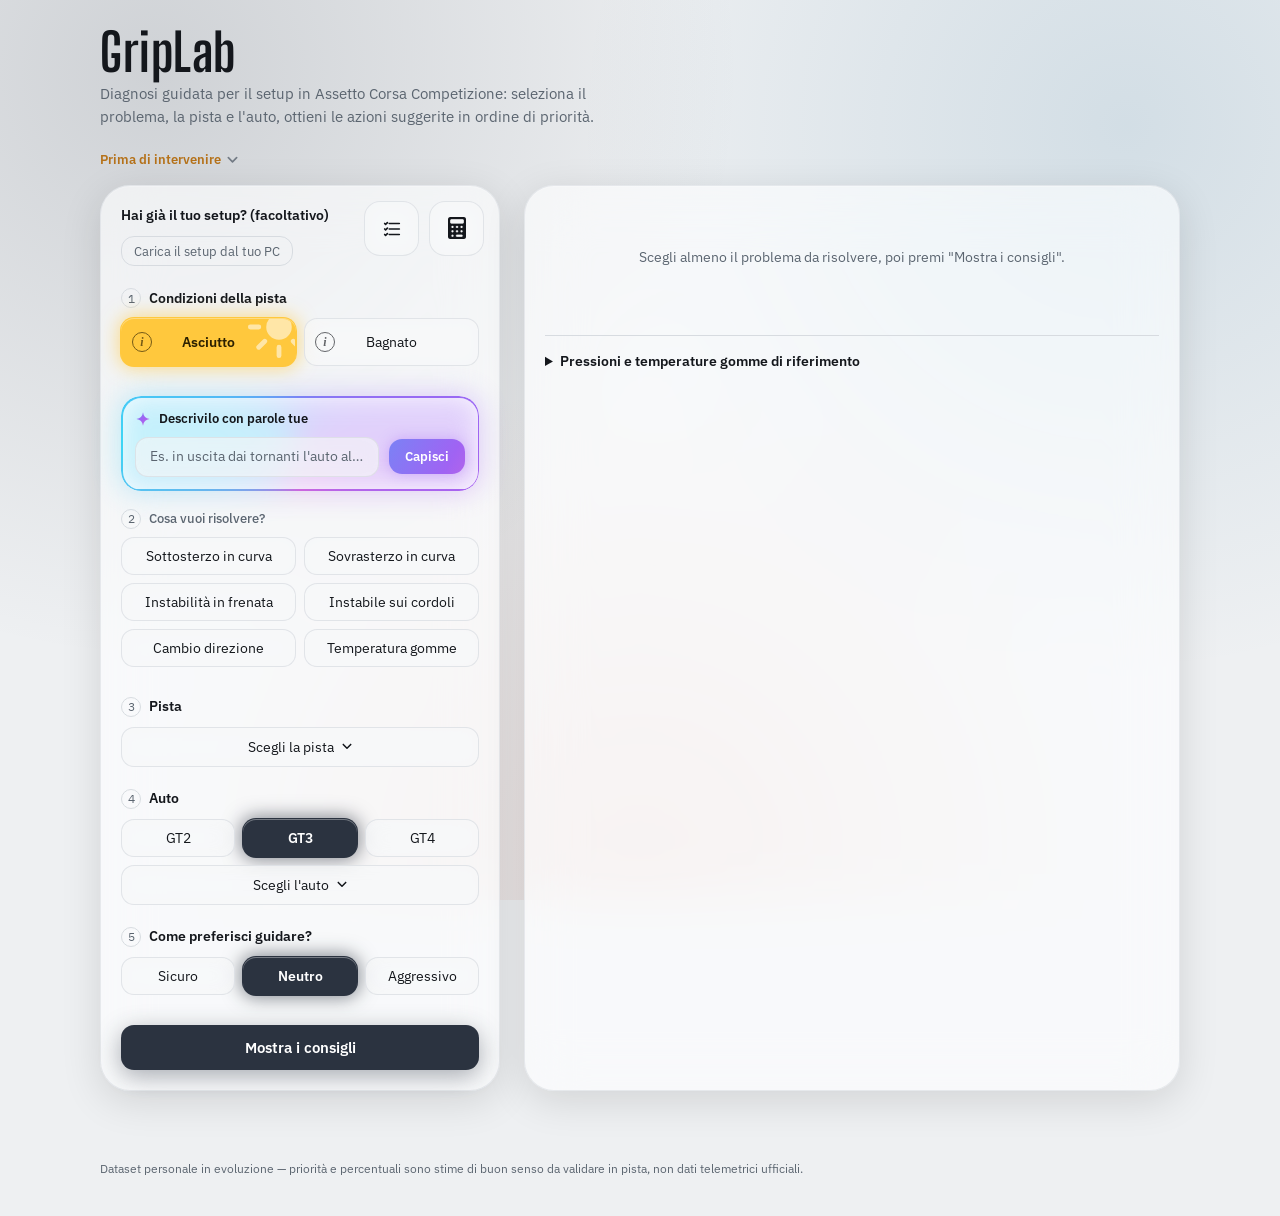
==== commit 8453423f: "bottone v media e sistemazione dizionario" ====
--- a/index.html
+++ b/index.html
@@ -22,6 +22,8 @@
 <main>
   <section class="panel" id="selectors">
     <button type="button" class="calc-btn" id="calc-btn" aria-label="Apri il calcolatore carburante" aria-expanded="false" aria-controls="fuel-overlay"><span class="calc-ico" aria-hidden="true"></span></button>
+    <!-- TEMPORANEO: appunti di lavoro (togliere con #note-overlay, .note-* in style.css e initNote in script.js) -->
+    <button type="button" class="calc-btn note-btn" id="note-btn" aria-label="Apri gli appunti di lavoro (temporaneo)" aria-expanded="false" aria-controls="note-overlay"><svg viewBox="0 0 24 24" width="22" height="22" fill="none" stroke="currentColor" stroke-width="1.8" stroke-linecap="round" stroke-linejoin="round" aria-hidden="true"><path d="M9 6h11M9 12h11M9 18h11"/><path d="M4 6l1 1 2-2M4 12l1 1 2-2M4 18l1 1 2-2"/></svg></button>
 
     <div class="step setup-file-step">
       <div class="step-label"><span class="txt">Hai già il tuo setup? (facoltativo)</span></div>
@@ -176,6 +178,44 @@
   </div>
 </div>
 
+<!-- TEMPORANEO: appunti di lavoro, si apre dal bottone accanto alla calcolatrice -->
+<div class="fuel-overlay" id="note-overlay" hidden>
+  <div class="fuel-fondo" id="note-fondo"></div>
+  <div class="fuel-modal note-modal" id="note-modal" role="dialog" aria-modal="true" aria-labelledby="note-titolo">
+    <div class="fuel-testa">
+      <h2 id="note-titolo">Appunti di lavoro <small>(temporaneo)</small></h2>
+      <button type="button" class="fuel-chiudi" id="note-chiudi" aria-label="Chiudi gli appunti">
+        <svg viewBox="0 0 12 12" width="12" height="12" fill="none" stroke="currentColor" stroke-width="1.8" stroke-linecap="round" aria-hidden="true"><path d="M2 2l8 8M10 2l-8 8"/></svg>
+      </button>
+    </div>
+
+    <h3>Da decidere <small>(PDF «Edriver 101» contro il nostro JSON)</small></h3>
+    <ol>
+      <li><b>Toe posteriore in sovrasterzo (ingresso):</b> il PDF dice «riduci la convergenza», noi «aumenta il toe-in» (fonte Coach Dave). Il PDF non dice per quale sim è: per ora teniamo il nostro.</li>
+      <li><b>Bump lento anteriore in frenata rettilinea:</b> il PDF dice di diminuirlo, noi lo aumentiamo. <i>Verificato:</i> Coach Dave scrive che con il bump lento anteriore troppo morbido l'auto fa più beccheggio e trasferisce il carico troppo in fretta (sovrasterzo in inserimento) e che irrigidirlo aiuta; conferma la nostra direzione. Il PDF non ha conferme indipendenti (la stessa tabella gira su alcuni forum). Nessuna fonte ACC parla del bump lento anteriore in frenata in modo esplicito.</li>
+      <li><b>Precarico in uscita, sovrasterzo, senza tipo di curva:</b> noi diciamo «aumenta», in curva lenta «riduci» (come il PDF): incoerenza nostra.</li>
+      <li><b>Molle anteriori in ingresso:</b> il PDF le dà a tutte le velocità, noi solo in curva veloce.</li>
+    </ol>
+
+    <h3>Mancano nell'app</h3>
+    <ul>
+      <li><b>Molle anteriori più rigide in frenata</b> (beccheggio eccessivo): lo dicono sia il PDF sia Coach Dave («Oversteer under braking: stiffen front springs»); in «instabilità in frenata, rettilinea» non c'è.</li>
+      <li>Bloccaggio anteriore o dei freni (brake bias, potenza frenante).</li>
+      <li>«Controlla le pressioni» nel sotto e sovrasterzo.</li>
+      <li>Sovrasterzo in rilascio (più bloccaggio del differenziale); «coasting» non è una fase dell'app.</li>
+    </ul>
+
+    <h3>Da fare</h3>
+    <ul>
+      <li><b>Invertire l'ordine:</b> prima la fase (Frenata, Ingresso, Apex, Uscita, Altro), poi il sintomo. «Altro» = cordoli, cambio direzione, gomme (da confermare).</li>
+      <li><b>Curve a velocità media:</b> fatte (lenta &lt;110, media 110-170, veloce &gt;170); le priorità della media sono una prima bozza (ala P2, splitter e caster P3): da sistemare usando l'app. <b>Chicane:</b> da aggiungere più avanti, serve capire come si comporta l'auto.</li>
+      <li><b>Profilo pilota:</b> da analizzare con calma (cosa cambia tra gli stili: solo le quantità o anche i parametri? come si crea? hai regole concrete?).</li>
+      <li><b>Curve delle piste:</b> correggere la bozza <code>data/acc-curve-piste.json</code> (Monza, Imola, Misano), poi farla leggere all'interprete del testo.</li>
+      <li>Aggiungere o correggere il JSON con quello che serve del PDF: il JSON resta la fonte di verità.</li>
+    </ul>
+  </div>
+</div>
+
 <script src="script.js"></script>
 </body>
 </html>
--- a/style.css
+++ b/style.css
@@ -102,7 +102,10 @@
   /* layout simmetrico (prova): i bottoni di ogni scelta stanno in colonne di uguale larghezza, testo centrato, invece di una riga che va a capo da sinistra */
   .choices{ display:grid; grid-template-columns:repeat(var(--col, 2), minmax(0, 1fr)); }
   .choices .choice-btn{ text-align:center; }
-  #fase-choices, #categoria-choices, #preferenza-choices{ --col:3; }
+  #fase-choices, #categoria-choices, #preferenza-choices, #velocita-choices{ --col:3; }
+  /* bottoni della velocità di curva: nome sopra, fascia sotto, entrambi centrati */
+  .choice-btn .choice-main, .choice-btn .choice-sub{ display:block; text-align:center; white-space:nowrap; }
+  .choice-btn .choice-sub{ font-size:11.5px; opacity:.75; margin-top:2px; }
   .choice-btn{
     font-family:var(--font-body); font-size:13.5px; padding:9px 13px; border-radius:var(--radius-sm);
     border:1px solid color-mix(in srgb, var(--border) 70%, transparent);
@@ -605,6 +608,14 @@
   .ripresenta{ display:flex; flex-wrap:wrap; align-items:center; gap:10px; margin-top:14px; font-size:13px; color:var(--muted); }
   .ripresenta-btn{ font:inherit; font-size:12.5px; color:var(--text); background:transparent; border:1px solid var(--border); border-radius:var(--radius-sm); padding:6px 12px; cursor:pointer; }
   .ripresenta-btn:hover{ border-color:var(--text); }
+  /* report delle modifiche (sotto i consigli, nella tendina come i Facoltativi) */
+  .tier-report{ margin-top:16px; margin-bottom:0; }
+  .report-lista{ margin:0 0 10px; padding-left:18px; font-size:13px; line-height:1.5; }
+  .report-lista li{ margin:5px 0; }
+  .report-lista small{ display:block; font-size:11.5px; color:var(--muted); }
+  .report-azioni{ display:flex; flex-wrap:wrap; gap:8px; }
+  .report-btn{ font:inherit; font-size:12.5px; color:var(--text); background:transparent; border:1px solid var(--border); border-radius:var(--radius-sm); padding:6px 12px; cursor:pointer; }
+  .report-btn:hover{ border-color:var(--text); }
   .setup-riga{ display:grid; grid-template-columns:minmax(130px,1fr) minmax(120px,2fr) minmax(130px,1fr); gap:10px; align-items:center; padding:9px 0; border-top:1px solid var(--border); }
   .setup-riga:first-of-type{ border-top:none; }
   .setup-nome{ font-size:13.5px; }
@@ -664,6 +675,14 @@
   .calc-btn:hover{ border-color:color-mix(in srgb, var(--border) 100%, var(--text) 30%); }
   .calc-btn.nascosto{ opacity:0; pointer-events:none; }
   .calc-ico{ width:18px; height:22px; background-color:currentColor; -webkit-mask:url('assets/maschere/calcolatrice.png') center / contain no-repeat; mask:url('assets/maschere/calcolatrice.png') center / contain no-repeat; }
+  /* TEMPORANEO: appunti di lavoro (bottone accanto alla calcolatrice e finestra) */
+  .note-btn{ right:80px; }
+  .note-modal{ width:min(560px, 100%); }
+  .note-modal h2 small, .note-modal h3 small{ font-weight:400; color:var(--muted); }
+  .note-modal h3{ margin:18px 0 6px; font-size:14px; font-weight:600; }
+  .note-modal ol, .note-modal ul{ margin:0; padding-left:20px; font-size:13px; line-height:1.5; }
+  .note-modal li{ margin:5px 0; }
+  .note-modal code{ font-family:var(--font-mono); font-size:12px; }
   .fuel-overlay{ position:fixed; inset:0; z-index:100; display:grid; place-items:center; padding:20px; }
   .fuel-overlay[hidden]{ display:none; }
   .fuel-fondo{ position:absolute; inset:0; background:rgba(8,10,14,.38); -webkit-backdrop-filter:blur(18px) saturate(140%); backdrop-filter:blur(18px) saturate(140%); }
@@ -706,7 +725,7 @@
   }
   .testo-box::before, .testo-box::after{
     content:''; position:absolute; border-radius:inherit; pointer-events:none;
-    background:conic-gradient(from var(--testo-ang), #7b82f5, #a063f3, #cc66de, #8c72f6, #7b82f5);
+    background:conic-gradient(from var(--testo-ang), #7b82f5, #a063f3, #cc66de, #3dd6f5, #7b82f5);
     animation:testoGira calc(7s * var(--slow)) linear infinite;
   }
   .testo-box::before{ inset:-2px; z-index:-1; filter:blur(14px); opacity:.3; transition:opacity .4s ease; }   /* alone: .3 invece di .5 della prima versione, così la scritta si legge */
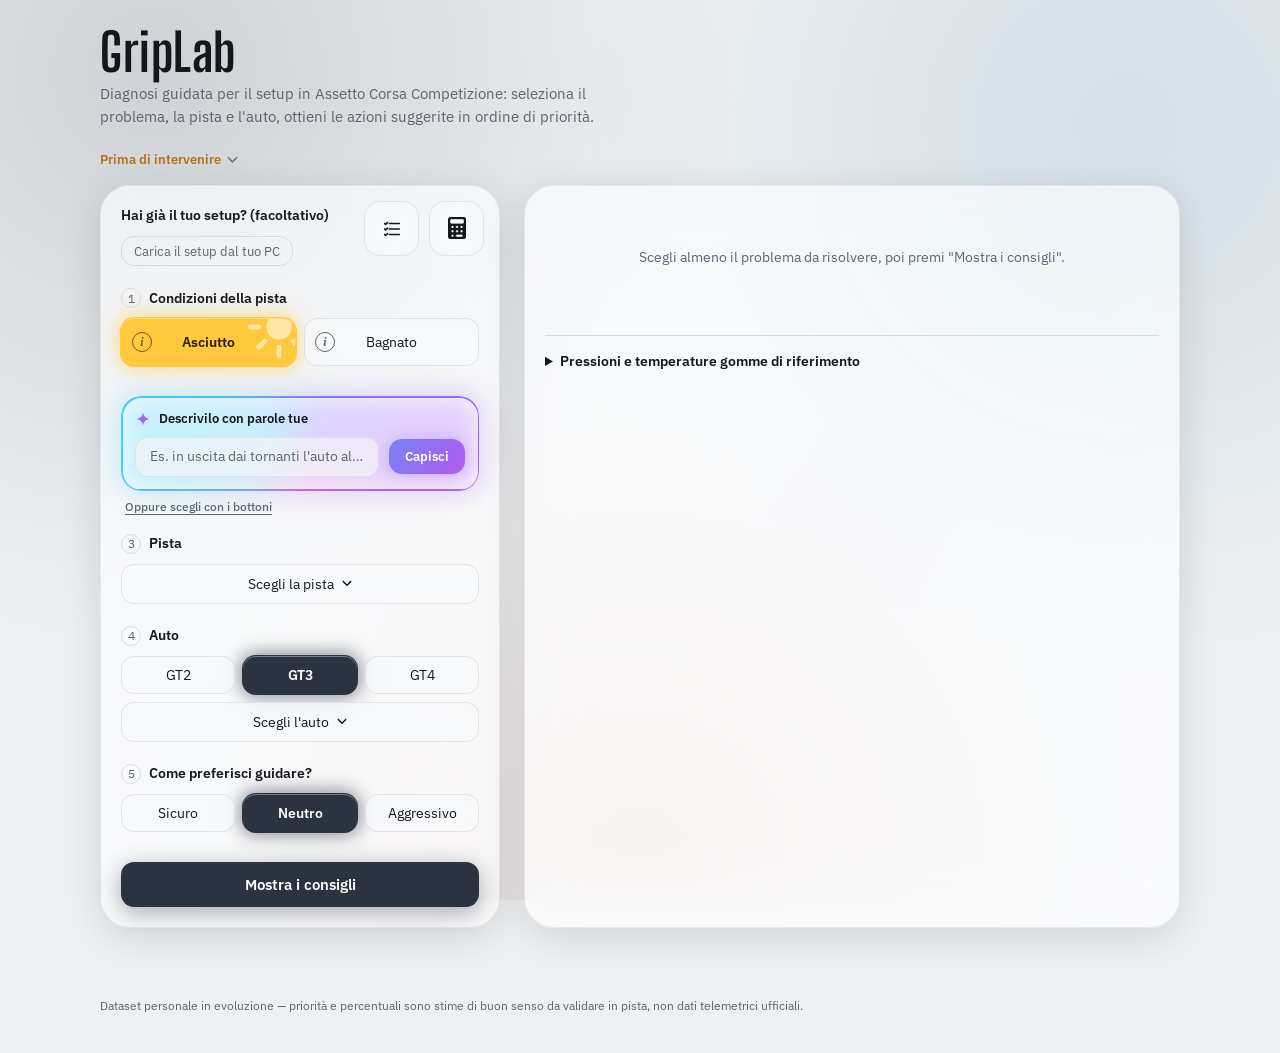
==== commit 476030db: "correzione sezione gomme avanzata" ====
--- a/index.html
+++ b/index.html
@@ -51,9 +51,10 @@
         </div>
       </div>
       <div class="testo-esito testo-riepilogo" id="testo-riepilogo" aria-live="polite" hidden></div>
-    </div>
-
-    <div class="step substep visible" id="problema-step">
+      <button type="button" class="testo-bottoni testo-bottoni-pagina" id="bottoni-apri">Oppure scegli con i bottoni</button>
+    </div>
+
+    <div class="step substep" id="problema-step">
       <div class="step-label"><span class="step-num">2</span><span class="txt">Cosa vuoi risolvere?</span></div>
       <div class="choices" id="problema-choices"></div>
     </div>
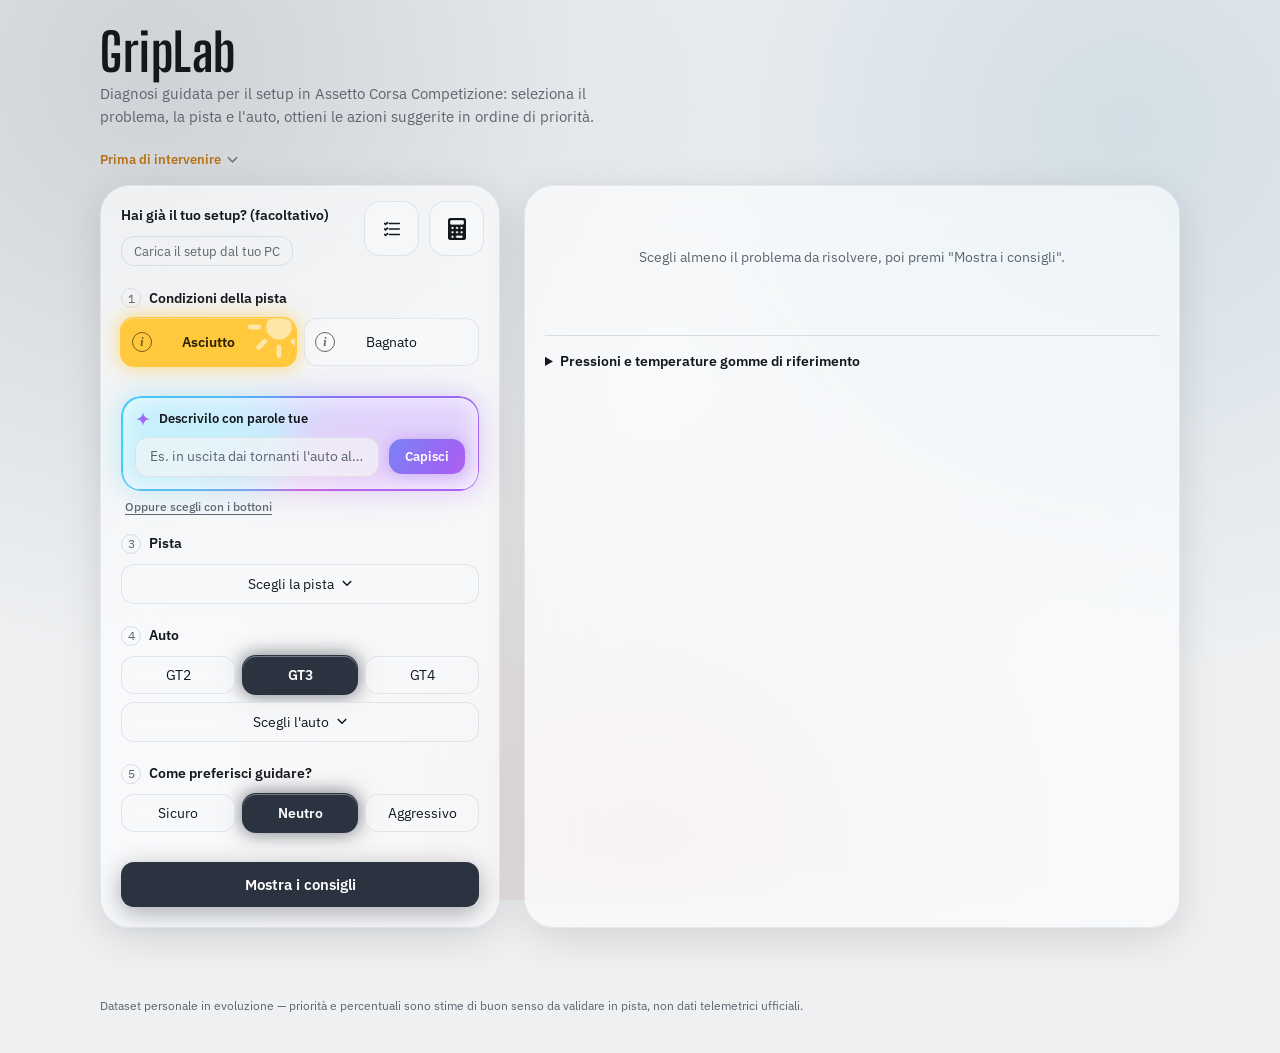
==== commit ac42d042: "suggerimenti chatbot" ====
--- a/index.html
+++ b/index.html
@@ -169,6 +169,7 @@
       </button>
     </div>
     <form class="testo-form" id="testo-form" autocomplete="off">
+      <div class="testo-live" id="testo-live" aria-live="polite"></div>
       <textarea class="testo-input" id="testo-input" rows="3" maxlength="400" placeholder="Scrivi cosa fa l'auto e dove, per esempio: in uscita dai tornanti lenti l'auto allarga" aria-label="Descrivi il problema con parole tue"></textarea>
       <div class="testo-riga">
         <span class="testo-suggerimento">Invio per inviare · Maiusc+Invio per andare a capo</span>
--- a/style.css
+++ b/style.css
@@ -457,16 +457,25 @@
   #results{ position:relative; }
   /* La luce del bottone viaggia fino al pannello dei consigli e diventa un sottile bordo luminoso attorno ad esso.
      Stato base = forma del bottone (chiusura, più rapida); .expanded = bordo attorno al pannello (apertura). */
+  /* stesso tema colorato della chat: ombre e riempimento in viola (--luce locale), bordo con la sfumatura che gira (::after, come .testo-box::after) */
   .results-glow{
+    --luce:#a063f3;
     position:absolute; z-index:5; pointer-events:none; opacity:0; box-sizing:border-box;
     left:0; top:0; width:0; height:0;
-    border:1.5px solid var(--luce); border-radius:var(--radius-sm);
+    border:1.5px solid transparent; border-radius:var(--radius-sm);
     background-color:color-mix(in srgb, var(--luce) 28%, transparent);
     box-shadow:0 6px 24px 0 color-mix(in srgb, var(--luce) 40%, transparent), inset 0 0 0 0 transparent;
     transition:left calc(.45s * var(--slow)) ease-in, top calc(.45s * var(--slow)) ease-in,
                width calc(.45s * var(--slow)) ease-in, height calc(.45s * var(--slow)) ease-in,
                border-radius calc(.45s * var(--slow)) ease-in, background-color calc(.3s * var(--slow)) ease,
                box-shadow calc(.45s * var(--slow)) ease-in, opacity calc(.2s * var(--slow)) ease;
+  }
+  .results-glow::after{
+    content:''; position:absolute; inset:-1.5px; padding:1.5px; border-radius:inherit; pointer-events:none;
+    background:conic-gradient(from var(--testo-ang), #7b82f5, #a063f3, #cc66de, #3dd6f5, #7b82f5);
+    animation:testoGira calc(7s * var(--slow)) linear infinite;
+    -webkit-mask:linear-gradient(#000 0 0) content-box, linear-gradient(#000 0 0); -webkit-mask-composite:xor;
+    mask:linear-gradient(#000 0 0) content-box, linear-gradient(#000 0 0); mask-composite:exclude;
   }
   .results-glow.on{ opacity:1; }
   .results-glow.expanded{
@@ -509,6 +518,7 @@
   @media (prefers-reduced-motion: reduce){
     .rv, .dv, .dv-out{ animation:none; }
     .results-glow, .results-glow.expanded{ transition:none; }
+    .results-glow::after{ animation:none; }
     .results-glow.settle{ animation:none; opacity:0; }
   }
   .results-empty{
@@ -686,6 +696,12 @@
   .fuel-overlay{ position:fixed; inset:0; z-index:100; display:grid; place-items:center; padding:20px; }
   .fuel-overlay[hidden]{ display:none; }
   .fuel-fondo{ position:absolute; inset:0; background:rgba(8,10,14,.38); -webkit-backdrop-filter:blur(18px) saturate(140%); backdrop-filter:blur(18px) saturate(140%); }
+  #chat-fondo{ -webkit-backdrop-filter:blur(5px) saturate(120%); backdrop-filter:blur(5px) saturate(120%); background:rgba(8,10,14,.3); }   /* dietro la chat la pagina resta più leggibile che dietro il calcolatore */
+  /* finestra «sul posto» (chat): non al centro dello schermo; la posizione (margini) la mette JS partendo dalla scheda */
+  .fuel-overlay.sul-posto{ display:block; place-items:start; padding:0; overflow-y:auto; overscroll-behavior:contain; }
+  .fuel-overlay.sul-posto[hidden]{ display:none; }
+  .fuel-overlay.sul-posto .fuel-fondo{ position:fixed; }
+  .fuel-overlay.sul-posto .chat-modal{ width:min(680px, calc(100% - 40px)); }
   .fuel-modal{
     position:relative; width:min(460px, 100%); max-height:calc(100dvh - 40px); overflow:auto; padding:20px; border-radius:var(--radius-scheda);
     background:color-mix(in srgb, var(--surface) 80%, transparent); -webkit-backdrop-filter:blur(28px) saturate(160%); backdrop-filter:blur(28px) saturate(160%);
@@ -860,3 +876,38 @@
 
 .avviso-auto-lista{ margin:6px 0 0; padding-left:18px; }
 .avviso-auto-lista li{ margin:3px 0; }
+
+/* proposte delle curve nella chat */
+.testo-esito .testo-curve{ margin-top:8px; }
+.testo-esito .testo-curve .testo-nota{ margin-bottom:2px; }
+.testo-esito .setup-pista-btn.attivo{ border-color:var(--text); background:color-mix(in srgb, var(--text) 12%, transparent); }
+
+/* anteprima mentre scrivi, sopra il campo della chat: il riquadro si apre in altezza (grid 0fr→1fr; il margine negativo toglie lo spazio del gap quando è chiuso) */
+.testo-live{ display:grid; grid-template-rows:0fr; margin-bottom:-10px; opacity:0; font-size:13px; line-height:1.5; color:var(--muted);
+  transition:grid-template-rows calc(.45s * var(--slow)) cubic-bezier(.22,1,.36,1), margin-bottom calc(.45s * var(--slow)) cubic-bezier(.22,1,.36,1), opacity calc(.3s * var(--slow)) ease; }
+.testo-live.aperto{ grid-template-rows:1fr; margin-bottom:0; opacity:1; }
+.testo-live-in{ min-height:0; overflow:hidden; }
+.testo-live .testo-live-k{ color:var(--text); font-weight:600; }
+.testo-live .testo-live-nota{ margin-top:2px; }
+.testo-live [hidden]{ display:none; }
+.testo-live .curva-chip-lista:empty{ margin:0; }
+@media (prefers-reduced-motion: reduce){ .testo-live{ transition:none; } }
+
+/* chip delle curve: icona della direzione, nome e sotto velocità (tre barrette) e fase critica */
+.curva-chip-lista{ display:flex; flex-wrap:wrap; gap:8px; margin-top:6px; }
+.curva-chip{ display:flex; align-items:center; gap:10px; padding:8px 14px 8px 11px; font:inherit; color:var(--text); text-align:left; cursor:pointer;
+  border:1px solid var(--border); border-radius:var(--radius-sm); background:color-mix(in srgb, var(--text) 5%, transparent);
+  transition:border-color .2s ease, background .2s ease, transform .2s ease, opacity calc(.2s * var(--slow)) ease; }
+.curva-chip:hover{ border-color:var(--text); }
+.curva-chip:active{ transform:scale(.98); }
+.curva-chip.attivo{ border-color:var(--text); background:color-mix(in srgb, var(--text) 13%, transparent); }
+.curva-chip.esce{ opacity:0; transform:scale(.94); pointer-events:none; }
+.cc-ico{ display:grid; place-items:center; flex:none; width:26px; height:26px; border-radius:8px; background:color-mix(in srgb, var(--text) 9%, transparent); }
+.cc-testo{ display:flex; flex-direction:column; gap:1px; min-width:0; }
+.cc-nome{ font-weight:600; font-size:13.5px; line-height:1.25; }
+.cc-meta{ display:flex; align-items:center; gap:6px; font-size:11.5px; color:var(--muted); line-height:1.3; }
+.cc-vel{ display:inline-flex; align-items:flex-end; gap:2px; height:10px; }
+.cc-vel i{ display:block; width:3px; border-radius:1px; background:color-mix(in srgb, var(--text) 25%, transparent); }
+.cc-vel i:nth-child(1){ height:4px; } .cc-vel i:nth-child(2){ height:7px; } .cc-vel i:nth-child(3){ height:10px; }
+.cc-vel i.on{ background:var(--text); }
+@media (prefers-reduced-motion: reduce){ .curva-chip{ transition:none; } }
